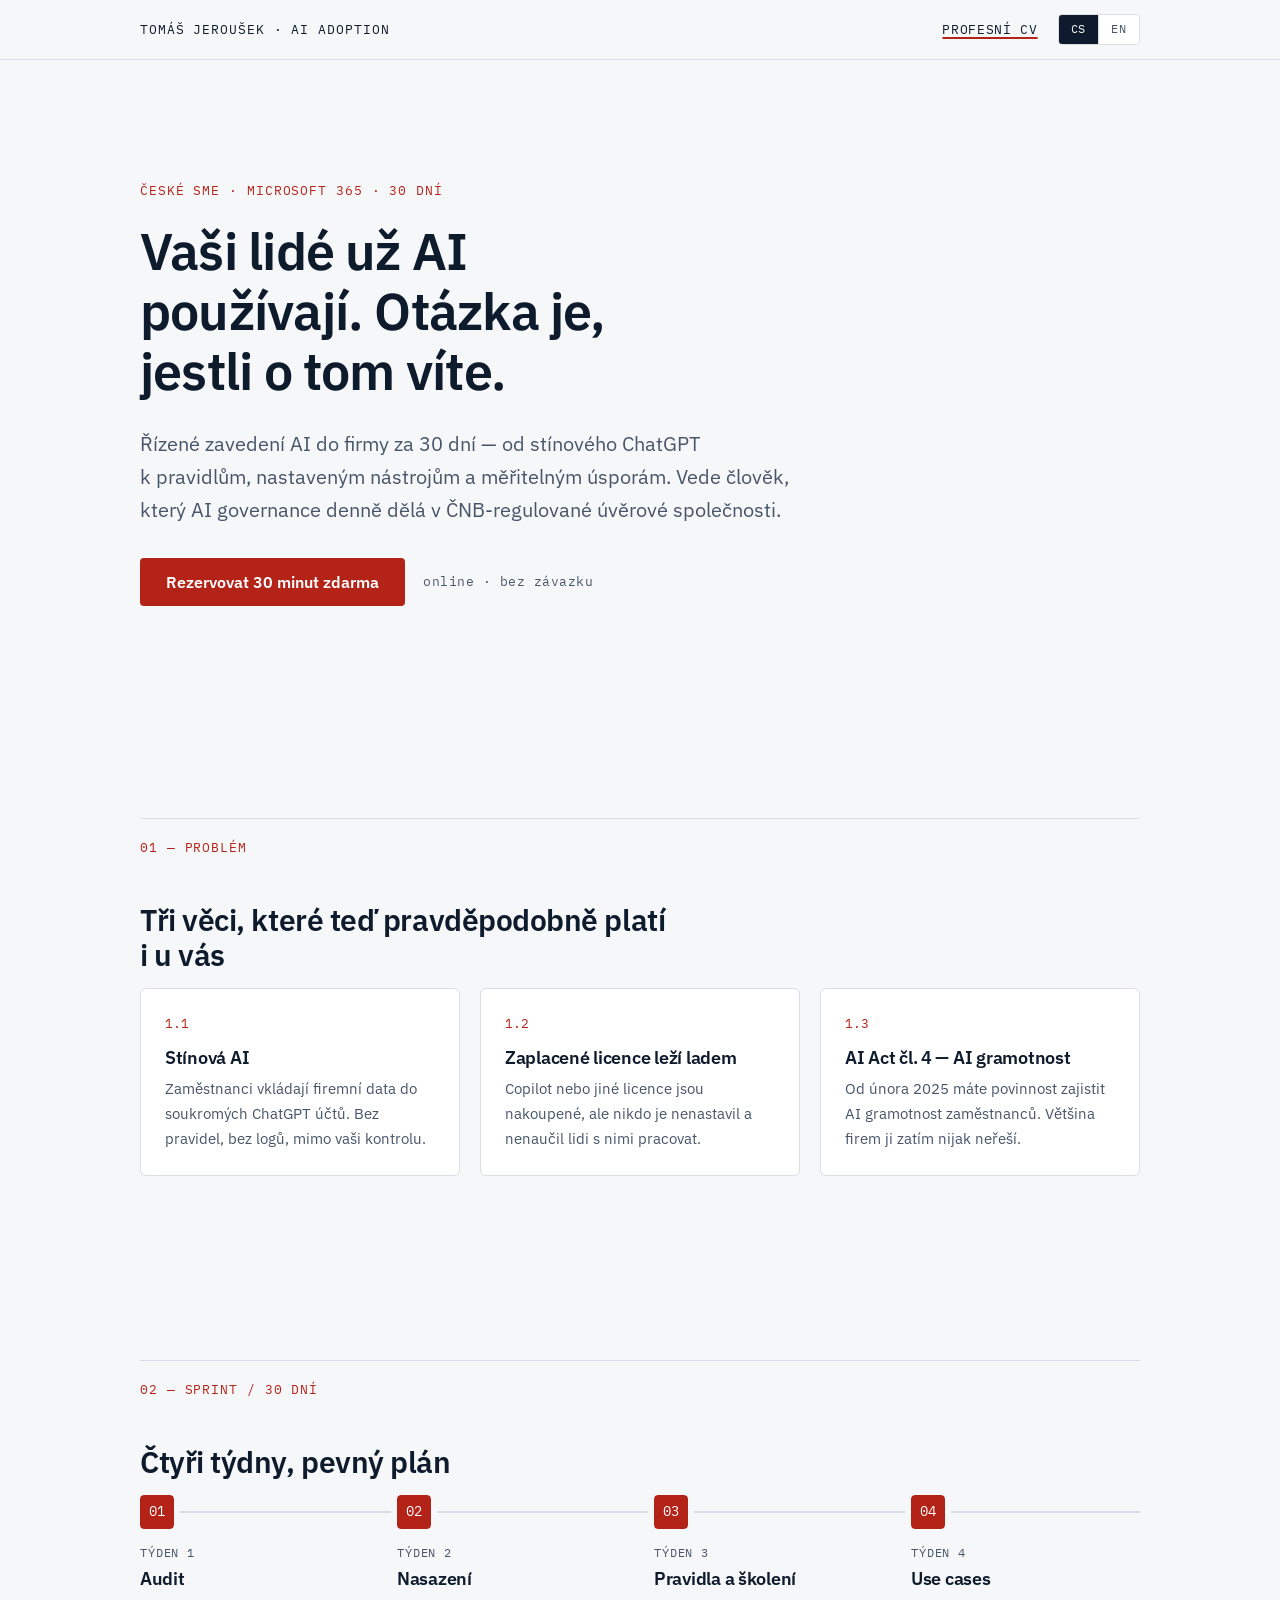
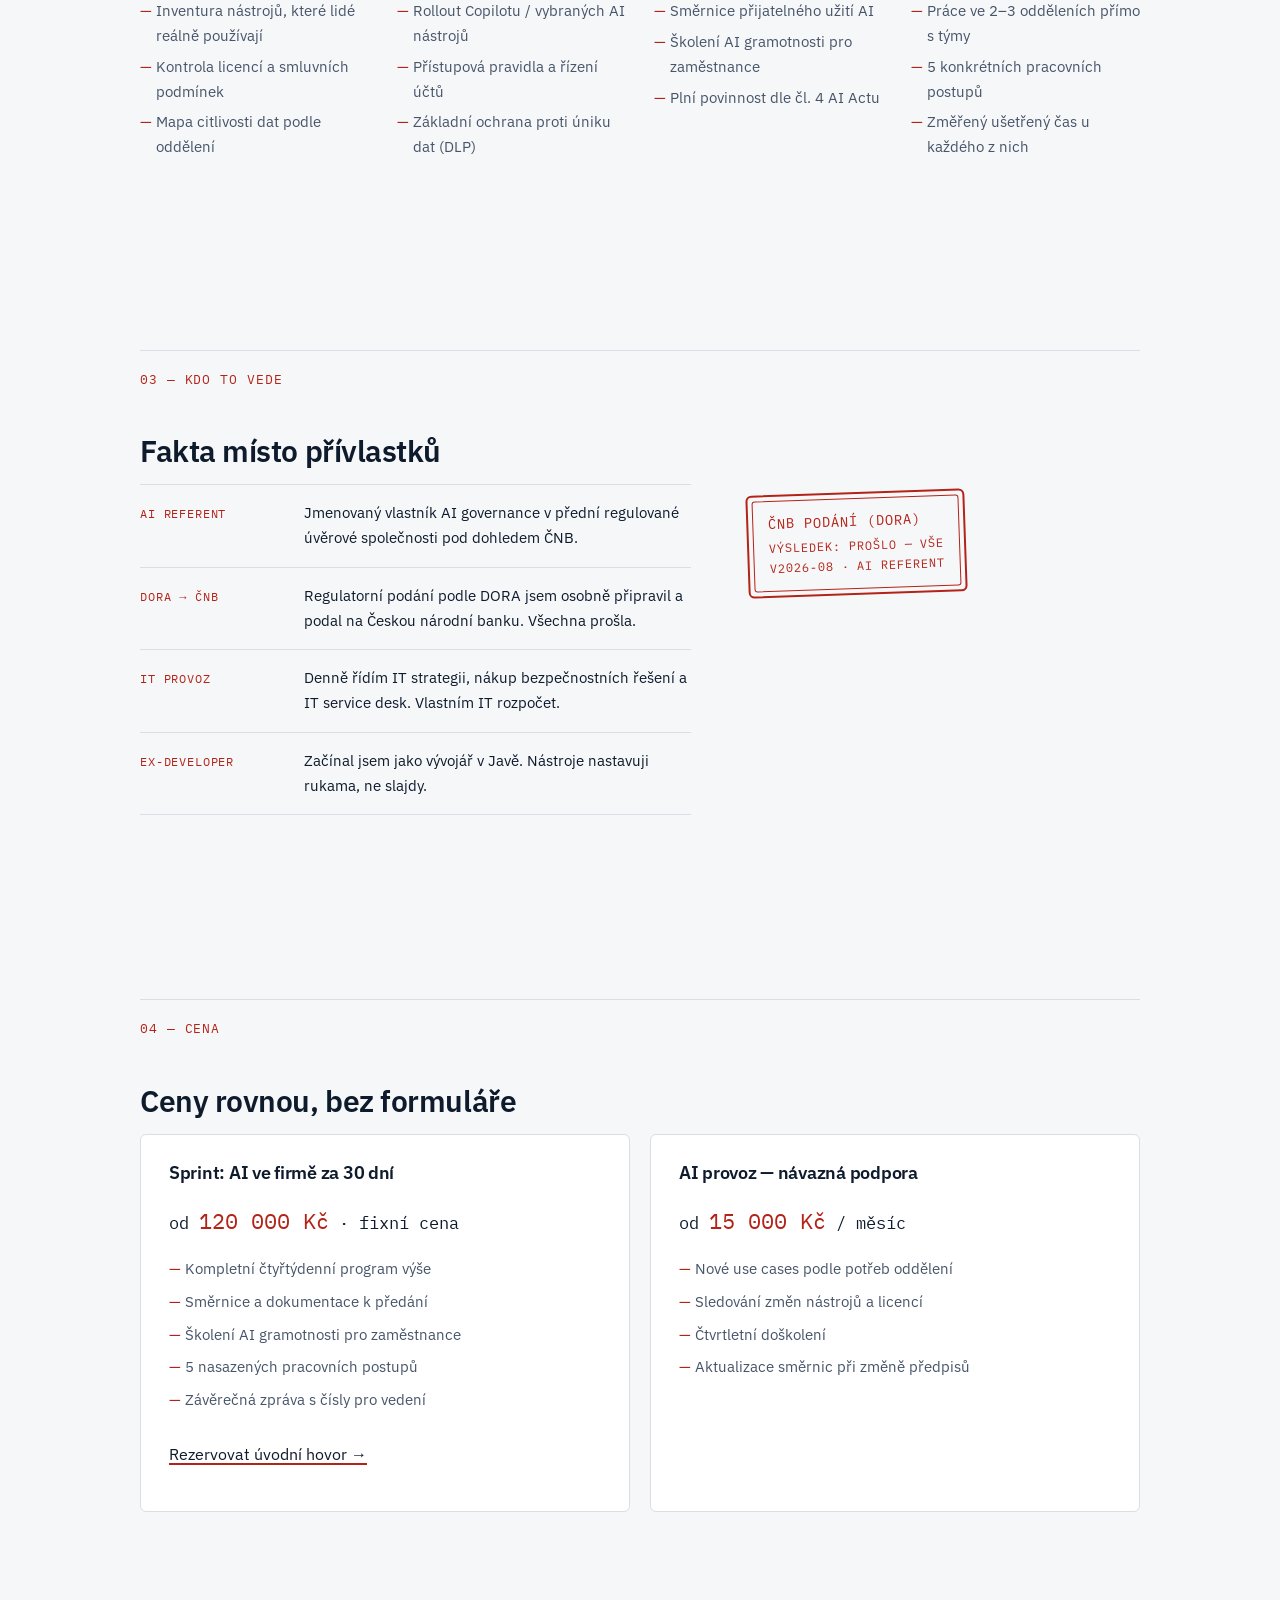
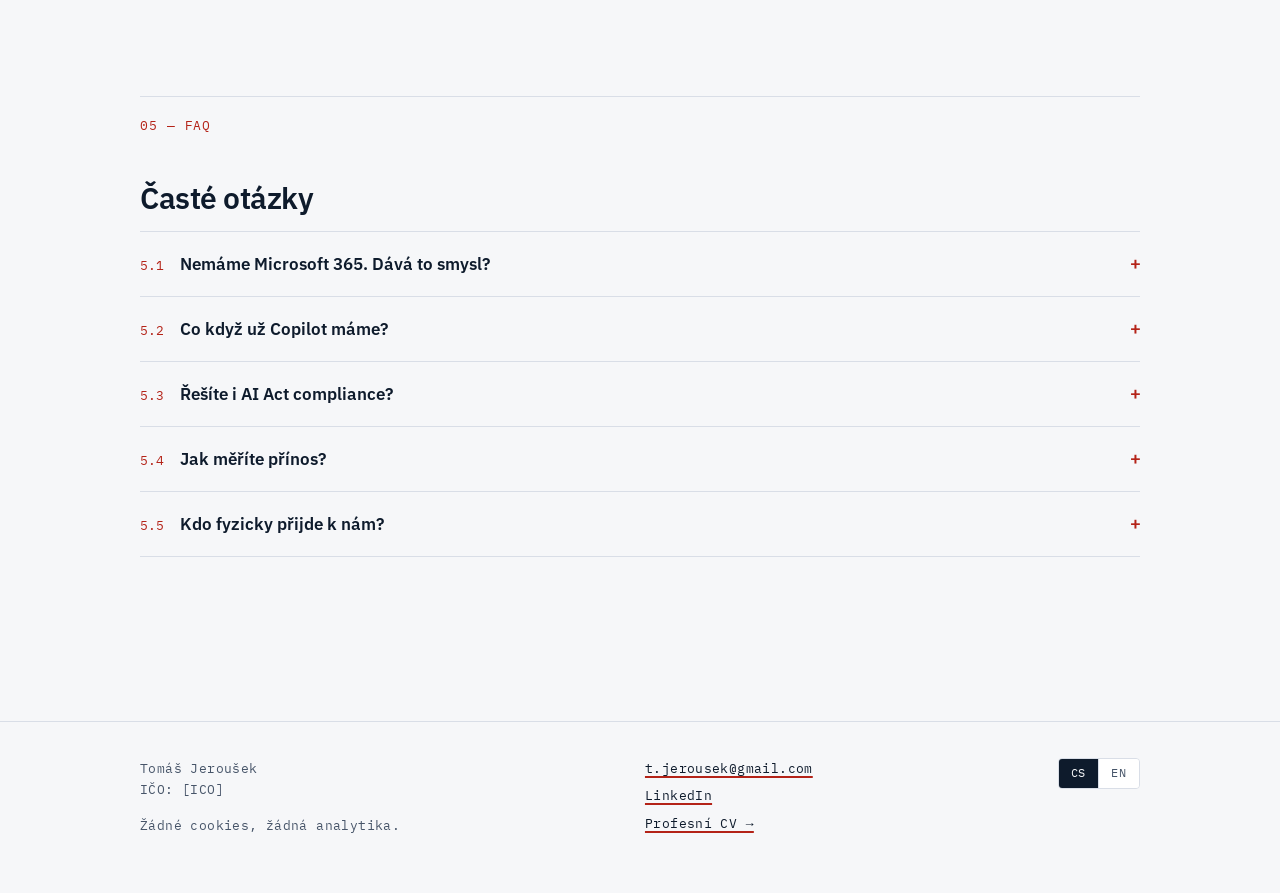
==== index.html @ b800c6c4 "Add two-page personal site: AI-adoption service landing + CV Static, no-build site (Czech primary, E" ====
<!DOCTYPE html>
<html lang="cs">
<head>
  <meta charset="utf-8">
  <meta name="viewport" content="width=device-width, initial-scale=1">
  <title data-cs="AI ve firmě za 30 dní — Tomáš Jeroušek" data-en="AI in your company in 30 days — Tomáš Jeroušek">AI ve firmě za 30 dní — Tomáš Jeroušek</title>
  <meta name="description" data-cs="Fixní čtyřtýdenní sprint: audit používání AI, nasazení nástrojů a přístupová pravidla, směrnice a školení podle AI Actu, měřitelné use cases. Vede Tomáš Jeroušek, AI Referent ČNB-regulované úvěrové společnosti." data-en="A fixed-price four-week sprint: AI usage audit, tool rollout and access controls, AI Act policy and training, measurable use cases. Run by Tomáš Jeroušek, AI governance owner at a CNB-regulated lender." content="Fixní čtyřtýdenní sprint: audit používání AI, nasazení nástrojů a přístupová pravidla, směrnice a školení podle AI Actu, měřitelné use cases. Vede Tomáš Jeroušek, AI Referent ČNB-regulované úvěrové společnosti.">
  <meta name="author" content="Tomáš Jeroušek">
  <meta name="theme-color" content="#F6F7F9">
  <link rel="canonical" href="https://adamantinestudios.github.io/personal_web/">
  <meta property="og:type" content="website">
  <meta property="og:title" content="AI ve firmě za 30 dní — Tomáš Jeroušek">
  <meta property="og:description" content="Řízené zavedení AI do firmy za 30 dní. Audit, nasazení, pravidla a školení podle AI Actu, měřitelné use cases. Ceny rovnou na webu.">
  <meta property="og:url" content="https://adamantinestudios.github.io/personal_web/">
  <meta property="og:image" content="https://adamantinestudios.github.io/personal_web/og.png">
  <meta property="og:image:width" content="1200">
  <meta property="og:image:height" content="630">
  <meta property="og:image:alt" content="AI ve firmě za 30 dní — Tomáš Jeroušek">
  <meta property="og:locale" content="cs_CZ">
  <meta property="og:locale:alternate" content="en_US">
  <link rel="icon" type="image/svg+xml" href="favicon.svg">
  <script>
    (function () {
      var l = null;
      try {
        l = new URLSearchParams(location.search).get("lang") || localStorage.getItem("lang");
      } catch (e) {}
      if (l === "en" || l === "cs") document.documentElement.lang = l;
    })();
  </script>
  <link rel="stylesheet" href="assets/site.css">
  <script type="application/ld+json">
  {
    "@context": "https://schema.org",
    "@graph": [
      {
        "@type": "Person",
        "@id": "https://adamantinestudios.github.io/personal_web/#person",
        "name": "Tomáš Jeroušek",
        "jobTitle": "Konzultant zavádění AI",
        "email": "mailto:t.jerousek@gmail.com",
        "url": "https://adamantinestudios.github.io/personal_web/",
        "knowsLanguage": ["cs", "en"],
        "workLocation": [
          { "@type": "Place", "address": { "@type": "PostalAddress", "addressLocality": "Plzeň", "addressCountry": "CZ" } },
          { "@type": "Place", "address": { "@type": "PostalAddress", "addressLocality": "Praha", "addressCountry": "CZ" } }
        ]
      },
      {
        "@type": "Service",
        "name": "AI ve firmě za 30 dní",
        "serviceType": "Zavedení a governance AI ve firmě",
        "description": "Fixní čtyřtýdenní sprint pro české SME: audit používání AI, nasazení nástrojů, směrnice a školení podle AI Actu, měřitelné use cases.",
        "provider": { "@id": "https://adamantinestudios.github.io/personal_web/#person" },
        "areaServed": { "@type": "Country", "name": "Česko" },
        "inLanguage": "cs",
        "offers": [
          {
            "@type": "Offer",
            "name": "Sprint — AI ve firmě za 30 dní",
            "priceSpecification": { "@type": "PriceSpecification", "minPrice": 120000, "priceCurrency": "CZK", "valueAddedTaxIncluded": false }
          },
          {
            "@type": "Offer",
            "name": "AI provoz — měsíční podpora",
            "priceSpecification": { "@type": "UnitPriceSpecification", "minPrice": 15000, "priceCurrency": "CZK", "unitCode": "MON", "valueAddedTaxIncluded": false }
          }
        ]
      }
    ]
  }
  </script>
</head>
<body>
  <a class="skip-link" href="#main"><span lang="cs">Přeskočit na obsah</span><span lang="en">Skip to content</span></a>

  <header class="topbar">
    <div class="container topbar-inner">
      <a class="brand" href="./">Tomáš Jeroušek · AI adoption</a>
      <nav class="topbar-nav" aria-label="Hlavní navigace / Main navigation">
        <a href="cv.html"><span lang="cs">Profesní CV</span><span lang="en">Résumé</span></a>
        <div class="lang-switch" role="group" aria-label="Jazyk / Language">
          <button type="button" data-lang="cs" aria-pressed="true">CS</button>
          <button type="button" data-lang="en" aria-pressed="false">EN</button>
        </div>
      </nav>
    </div>
  </header>

  <main id="main">

    <!-- 1 · Hero -->
    <section class="hero">
      <div class="container">
        <span class="label"><span lang="cs">České SME · Microsoft 365 · 30 dní</span><span lang="en">Czech SMEs · Microsoft 365 · 30 days</span></span>
        <h1><span lang="cs">Vaši lidé už AI používají. Otázka je, jestli o&nbsp;tom víte.</span><span lang="en">Your people already use AI. The question is whether you know about it.</span></h1>
        <p class="hero-sub" lang="cs">Řízené zavedení AI do firmy za 30 dní — od stínového ChatGPT k&nbsp;pravidlům, nastaveným nástrojům a měřitelným úsporám. Vede člověk, který AI governance denně dělá v&nbsp;ČNB-regulované úvěrové společnosti.</p>
        <p class="hero-sub" lang="en">Governed AI adoption in 30 days — from shadow ChatGPT to policies, configured tools and measured savings. Run by someone who does AI governance every day at a CNB-regulated consumer lender.</p>
        <div class="hero-cta">
          <a class="btn" href="[CALENDLY_URL]"><span lang="cs">Rezervovat 30 minut zdarma</span><span lang="en">Book a free 30-minute call</span></a>
          <span class="hero-note"><span lang="cs">online · bez závazku</span><span lang="en">online · no commitment</span></span>
        </div>
      </div>
    </section>

    <!-- 2 · Problem -->
    <section class="section" aria-labelledby="h-problem">
      <div class="container">
        <div class="section-head">
          <span class="label"><span lang="cs">01 — Problém</span><span lang="en">01 — The problem</span></span>
        </div>
        <h2 id="h-problem"><span lang="cs">Tři věci, které teď pravděpodobně platí i&nbsp;u&nbsp;vás</span><span lang="en">Three things probably true in your company right now</span></h2>
        <ul class="cards-3">
          <li class="card">
            <span class="num">1.1</span>
            <h3><span lang="cs">Stínová AI</span><span lang="en">Shadow AI</span></h3>
            <p lang="cs">Zaměstnanci vkládají firemní data do soukromých ChatGPT účtů. Bez pravidel, bez logů, mimo vaši kontrolu.</p>
            <p lang="en">Employees paste company data into private ChatGPT accounts. No rules, no logs, outside your control.</p>
          </li>
          <li class="card">
            <span class="num">1.2</span>
            <h3><span lang="cs">Zaplacené licence leží ladem</span><span lang="en">Licences bought, not used</span></h3>
            <p lang="cs">Copilot nebo jiné licence jsou nakoupené, ale nikdo je nenastavil a nenaučil lidi s nimi pracovat.</p>
            <p lang="en">Copilot or other licences are paid for, but nobody configured them or taught people how to work with them.</p>
          </li>
          <li class="card">
            <span class="num">1.3</span>
            <h3><span lang="cs">AI Act čl. 4 — AI gramotnost</span><span lang="en">AI Act Art. 4 — AI literacy</span></h3>
            <p lang="cs">Od února 2025 máte povinnost zajistit AI gramotnost zaměstnanců. Většina firem ji zatím nijak neřeší.</p>
            <p lang="en">Since February 2025 you are required to ensure staff AI literacy. Most companies have not addressed it at all.</p>
          </li>
        </ul>
      </div>
    </section>

    <!-- 3 · Sprint -->
    <section class="section" aria-labelledby="h-sprint">
      <div class="container">
        <div class="section-head">
          <span class="label"><span lang="cs">02 — Sprint / 30 dní</span><span lang="en">02 — The sprint / 30 days</span></span>
        </div>
        <h2 id="h-sprint"><span lang="cs">Čtyři týdny, pevný plán</span><span lang="en">Four weeks, a fixed plan</span></h2>
        <ol class="timeline">
          <li class="tl-step" style="--i:0">
            <span class="tl-marker" aria-hidden="true">01</span>
            <span class="tl-week"><span lang="cs">Týden 1</span><span lang="en">Week 1</span></span>
            <h3>Audit</h3>
            <ul class="tl-list">
              <li lang="cs">Inventura nástrojů, které lidé reálně používají</li>
              <li lang="en">Inventory of the tools people actually use</li>
              <li lang="cs">Kontrola licencí a smluvních podmínek</li>
              <li lang="en">Licence and contract-terms check</li>
              <li lang="cs">Mapa citlivosti dat podle oddělení</li>
              <li lang="en">Data-sensitivity map by department</li>
            </ul>
          </li>
          <li class="tl-step" style="--i:1">
            <span class="tl-marker" aria-hidden="true">02</span>
            <span class="tl-week"><span lang="cs">Týden 2</span><span lang="en">Week 2</span></span>
            <h3><span lang="cs">Nasazení</span><span lang="en">Setup</span></h3>
            <ul class="tl-list">
              <li lang="cs">Rollout Copilotu / vybraných AI nástrojů</li>
              <li lang="en">Rollout of Copilot / selected AI tools</li>
              <li lang="cs">Přístupová pravidla a řízení účtů</li>
              <li lang="en">Access rules and account management</li>
              <li lang="cs">Základní ochrana proti úniku dat (DLP)</li>
              <li lang="en">Baseline data-loss prevention (DLP)</li>
            </ul>
          </li>
          <li class="tl-step" style="--i:2">
            <span class="tl-marker" aria-hidden="true">03</span>
            <span class="tl-week"><span lang="cs">Týden 3</span><span lang="en">Week 3</span></span>
            <h3><span lang="cs">Pravidla a školení</span><span lang="en">Policy &amp; training</span></h3>
            <ul class="tl-list">
              <li lang="cs">Směrnice přijatelného užití AI</li>
              <li lang="en">Acceptable-use policy for AI</li>
              <li lang="cs">Školení AI gramotnosti pro zaměstnance</li>
              <li lang="en">AI literacy training for staff</li>
              <li lang="cs">Plní povinnost dle čl. 4 AI Actu</li>
              <li lang="en">Satisfies the EU AI Act Article 4 duty</li>
            </ul>
          </li>
          <li class="tl-step" style="--i:3">
            <span class="tl-marker" aria-hidden="true">04</span>
            <span class="tl-week"><span lang="cs">Týden 4</span><span lang="en">Week 4</span></span>
            <h3>Use cases</h3>
            <ul class="tl-list">
              <li lang="cs">Práce ve 2–3 odděleních přímo s týmy</li>
              <li lang="en">Hands-on work with 2–3 departments</li>
              <li lang="cs">5 konkrétních pracovních postupů</li>
              <li lang="en">5 concrete workflows</li>
              <li lang="cs">Změřený ušetřený čas u každého z nich</li>
              <li lang="en">Measured time saved for each of them</li>
            </ul>
          </li>
        </ol>
      </div>
    </section>

    <!-- 4 · Why me -->
    <section class="section" aria-labelledby="h-why">
      <div class="container">
        <div class="section-head">
          <span class="label"><span lang="cs">03 — Kdo to vede</span><span lang="en">03 — Who runs it</span></span>
        </div>
        <h2 id="h-why"><span lang="cs">Fakta místo přívlastků</span><span lang="en">Facts, not adjectives</span></h2>
        <div class="why-grid">
          <ul class="facts">
            <li>
              <span class="k">AI Referent</span>
              <p class="v" lang="cs">Jmenovaný vlastník AI governance v přední regulované úvěrové společnosti pod dohledem ČNB.</p>
              <p class="v" lang="en">Designated AI governance owner at a leading regulated lender supervised by the Czech National Bank.</p>
            </li>
            <li>
              <span class="k">DORA → ČNB</span>
              <p class="v" lang="cs">Regulatorní podání podle DORA jsem osobně připravil a podal na Českou národní banku. Všechna prošla.</p>
              <p class="v" lang="en">I personally prepared and filed DORA regulatory submissions to the Czech National Bank. All passed.</p>
            </li>
            <li>
              <span class="k"><span lang="cs">IT provoz</span><span lang="en">IT operations</span></span>
              <p class="v" lang="cs">Denně řídím IT strategii, nákup bezpečnostních řešení a IT service desk. Vlastním IT rozpočet.</p>
              <p class="v" lang="en">Day to day I run IT strategy, security procurement and an IT service desk. I own the IT budget.</p>
            </li>
            <li>
              <span class="k">Ex-developer</span>
              <p class="v" lang="cs">Začínal jsem jako vývojář v&nbsp;Javě. Nástroje nastavuji rukama, ne slajdy.</p>
              <p class="v" lang="en">I started as a Java developer. I configure the tools hands-on, not in slides.</p>
            </li>
          </ul>
          <aside class="stamp" role="note" aria-label="ČNB podání (DORA): prošlo / CNB filings (DORA): passed">
            <span class="stamp-title"><span lang="cs">ČNB podání (DORA)</span><span lang="en">CNB filings (DORA)</span></span>
            <span lang="cs">výsledek: prošlo — vše</span><span lang="en">result: passed — all</span><br>
            v2026-08 · AI Referent
          </aside>
        </div>
      </div>
    </section>

    <!-- 5 · Pricing -->
    <section class="section" aria-labelledby="h-pricing">
      <div class="container">
        <div class="section-head">
          <span class="label"><span lang="cs">04 — Cena</span><span lang="en">04 — Pricing</span></span>
        </div>
        <h2 id="h-pricing"><span lang="cs">Ceny rovnou, bez formuláře</span><span lang="en">Prices upfront, no forms</span></h2>
        <div class="pricing-grid">
          <article class="price-card">
            <h3><span lang="cs">Sprint: AI ve firmě za 30 dní</span><span lang="en">Sprint: AI in your company in 30 days</span></h3>
            <span class="price"><span lang="cs">od <strong>120 000 Kč</strong> · fixní cena</span><span lang="en">from <strong>CZK 120,000</strong> · fixed price</span></span>
            <ul>
              <li lang="cs">Kompletní čtyřtýdenní program výše</li>
              <li lang="en">The complete four-week programme above</li>
              <li lang="cs">Směrnice a dokumentace k předání</li>
              <li lang="en">Policy and hand-over documentation</li>
              <li lang="cs">Školení AI gramotnosti pro zaměstnance</li>
              <li lang="en">AI literacy training for staff</li>
              <li lang="cs">5 nasazených pracovních postupů</li>
              <li lang="en">5 deployed workflows</li>
              <li lang="cs">Závěrečná zpráva s čísly pro vedení</li>
              <li lang="en">A final report with numbers for management</li>
            </ul>
            <p class="cta-line"><a href="[CALENDLY_URL]"><span lang="cs">Rezervovat úvodní hovor →</span><span lang="en">Book an intro call →</span></a></p>
          </article>
          <article class="price-card">
            <h3><span lang="cs">AI provoz — návazná podpora</span><span lang="en">AI operations — follow-on retainer</span></h3>
            <span class="price"><span lang="cs">od <strong>15 000 Kč</strong> / měsíc</span><span lang="en">from <strong>CZK 15,000</strong> / month</span></span>
            <ul>
              <li lang="cs">Nové use cases podle potřeb oddělení</li>
              <li lang="en">New use cases as departments need them</li>
              <li lang="cs">Sledování změn nástrojů a licencí</li>
              <li lang="en">Tracking tool and licence changes</li>
              <li lang="cs">Čtvrtletní doškolení</li>
              <li lang="en">Quarterly refresher training</li>
              <li lang="cs">Aktualizace směrnic při změně předpisů</li>
              <li lang="en">Policy updates when regulation changes</li>
            </ul>
          </article>
        </div>
      </div>
    </section>

    <!-- 6 · FAQ -->
    <section class="section" aria-labelledby="h-faq">
      <div class="container">
        <div class="section-head">
          <span class="label">05 — FAQ</span>
        </div>
        <h2 id="h-faq"><span lang="cs">Časté otázky</span><span lang="en">Frequently asked</span></h2>
        <div class="faq">
          <details>
            <summary><span class="num">5.1</span><span lang="cs">Nemáme Microsoft 365. Dává to smysl?</span><span lang="en">We don't run Microsoft 365. Does this make sense?</span></summary>
            <p class="faq-body" lang="cs">Ano. Sprint je stavěný primárně pro Microsoft 365, ale audit a pravidla fungují nad jakýmkoli prostředím. Nastavení nástrojů přizpůsobím tomu, co máte — Google Workspace i on-premise.</p>
            <p class="faq-body" lang="en">Yes. The sprint is built primarily for Microsoft 365, but the audit and the policy work over any environment. Tool setup adapts to what you have — Google Workspace or on-premise.</p>
          </details>
          <details>
            <summary><span class="num">5.2</span><span lang="cs">Co když už Copilot máme?</span><span lang="en">What if we already have Copilot?</span></summary>
            <p class="faq-body" lang="cs">Tím líp — přeskočíme nákup a jdeme rovnou na nastavení, pravidla a use cases. Sprint se zkrátí a cena se upraví.</p>
            <p class="faq-body" lang="en">Even better — we skip procurement and go straight to configuration, policy and use cases. The sprint shortens and the price adjusts.</p>
          </details>
          <details>
            <summary><span class="num">5.3</span><span lang="cs">Řešíte i AI Act compliance?</span><span lang="en">Do you cover AI Act compliance?</span></summary>
            <p class="faq-body" lang="cs">Sprint pokrývá povinnost AI gramotnosti podle čl. 4 a přijatelné užití AI. Klasifikaci vysoce rizikových systémů a právní stanoviska dělám s vaším právníkem, ne místo něj.</p>
            <p class="faq-body" lang="en">The sprint covers the Article 4 literacy duty and acceptable use of AI. High-risk system classification and legal opinions I do together with your lawyer, not instead of them.</p>
          </details>
          <details>
            <summary><span class="num">5.4</span><span lang="cs">Jak měříte přínos?</span><span lang="en">How do you measure the benefit?</span></summary>
            <p class="faq-body" lang="cs">U každého use case změříme čas před a po na konkrétním úkolu konkrétního člověka. Do závěrečné zprávy jdou minuty a koruny, ne dojmy.</p>
            <p class="faq-body" lang="en">For every use case we time the task before and after with the actual person doing it. The final report shows minutes and crowns, not impressions.</p>
          </details>
          <details>
            <summary><span class="num">5.5</span><span lang="cs">Kdo fyzicky přijde k nám?</span><span lang="en">Who actually shows up?</span></summary>
            <p class="faq-body" lang="cs">Já. Žádní junioři, žádné subdodávky. Audit a&nbsp;školení probíhají u&nbsp;vás (Plzeň, Praha a okolí), zbytek online.</p>
            <p class="faq-body" lang="en">I do. No juniors, no subcontracting. The audit and the training happen on site (Pilsen, Prague and nearby), the rest online.</p>
          </details>
        </div>
      </div>
    </section>

  </main>

  <footer class="footer">
    <div class="container">
      <div class="footer-grid">
        <div>
          <p>Tomáš Jeroušek<br>IČO: [ICO]</p>
          <p class="trust"><span lang="cs">Žádné cookies, žádná analytika.</span><span lang="en">No cookies, no analytics.</span></p>
        </div>
        <ul>
          <li><a href="mailto:t.jerousek@gmail.com">t.jerousek@gmail.com</a></li>
          <li><a href="[LINKEDIN_URL]" rel="me">LinkedIn</a></li>
          <li><a href="cv.html"><span lang="cs">Profesní CV →</span><span lang="en">Résumé →</span></a></li>
        </ul>
        <div class="lang-switch" role="group" aria-label="Jazyk / Language">
          <button type="button" data-lang="cs" aria-pressed="true">CS</button>
          <button type="button" data-lang="en" aria-pressed="false">EN</button>
        </div>
      </div>
    </div>
  </footer>

  <script>
    (function () {
      var doc = document.documentElement;
      var buttons = document.querySelectorAll(".lang-switch button");
      function apply(lang) {
        doc.lang = lang;
        var t = document.querySelector("title");
        var m = document.querySelector('meta[name="description"]');
        if (t && t.dataset[lang]) document.title = t.dataset[lang];
        if (m && m.dataset[lang]) m.setAttribute("content", m.dataset[lang]);
        buttons.forEach(function (b) {
          b.setAttribute("aria-pressed", String(b.dataset.lang === lang));
        });
      }
      apply(doc.lang === "en" ? "en" : "cs");
      buttons.forEach(function (b) {
        b.addEventListener("click", function () {
          apply(b.dataset.lang);
          try { localStorage.setItem("lang", b.dataset.lang); } catch (e) {}
        });
      });

      var tl = document.querySelector(".timeline");
      if (tl && "IntersectionObserver" in window && !matchMedia("(prefers-reduced-motion: reduce)").matches) {
        tl.classList.add("will-animate");
        var io = new IntersectionObserver(function (entries) {
          entries.forEach(function (entry) {
            if (entry.isIntersecting) { tl.classList.add("in"); io.disconnect(); }
          });
        }, { threshold: 0.15 });
        io.observe(tl);
      }
    })();
  </script>
</body>
</html>
---- assets/site.css ----
/* ============================================================
   tomasjerousek — design system
   Concept: a technical document that passed an audit.
   Paper surface, hairline rules, numbered sections, mono
   metadata, one red approval stamp. No dark mode by design.
   ============================================================ */

/* ---------- tokens ---------- */
:root {
  --paper: #F6F7F9;
  --card: #FFFFFF;
  --ink: #0E1B2C;
  --muted: #475569;
  --rule: #D9DEE7;
  --accent: #B42318;
  --accent-deep: #8F1B12;
  --sans: "IBM Plex Sans", -apple-system, "Segoe UI", Roboto, "Helvetica Neue", Arial, sans-serif;
  --mono: "IBM Plex Mono", ui-monospace, "SF Mono", "Cascadia Mono", Consolas, monospace;
  --maxw: 1080px;
  --pad: clamp(20px, 5vw, 40px);
}

/* ---------- fonts (self-hosted, Fontsource 5.3.0, SIL OFL) ---------- */
@font-face {
  font-family: "IBM Plex Sans";
  font-style: normal; font-weight: 400; font-display: swap;
  src: url("fonts/ibm-plex-sans-latin-400-normal.woff2") format("woff2");
  unicode-range: U+0000-00FF, U+0131, U+0152-0153, U+02BB-02BC, U+02C6, U+02DA, U+02DC, U+0304, U+0308, U+0329, U+2000-206F, U+20AC, U+2122, U+2191, U+2193, U+2212, U+2215, U+FEFF, U+FFFD;
}
@font-face {
  font-family: "IBM Plex Sans";
  font-style: normal; font-weight: 400; font-display: swap;
  src: url("fonts/ibm-plex-sans-latin-ext-400-normal.woff2") format("woff2");
  unicode-range: U+0100-02BA, U+02BD-02C5, U+02C7-02CC, U+02CE-02D7, U+02DD-02FF, U+0304, U+0308, U+0329, U+1D00-1DBF, U+1E00-1EFF, U+20A0-20AB, U+20AD-20C0, U+2113, U+2C60-2C7F, U+A720-A7FF;
}
@font-face {
  font-family: "IBM Plex Sans";
  font-style: normal; font-weight: 600; font-display: swap;
  src: url("fonts/ibm-plex-sans-latin-600-normal.woff2") format("woff2");
  unicode-range: U+0000-00FF, U+0131, U+0152-0153, U+02BB-02BC, U+02C6, U+02DA, U+02DC, U+0304, U+0308, U+0329, U+2000-206F, U+20AC, U+2122, U+2191, U+2193, U+2212, U+2215, U+FEFF, U+FFFD;
}
@font-face {
  font-family: "IBM Plex Sans";
  font-style: normal; font-weight: 600; font-display: swap;
  src: url("fonts/ibm-plex-sans-latin-ext-600-normal.woff2") format("woff2");
  unicode-range: U+0100-02BA, U+02BD-02C5, U+02C7-02CC, U+02CE-02D7, U+02DD-02FF, U+0304, U+0308, U+0329, U+1D00-1DBF, U+1E00-1EFF, U+20A0-20AB, U+20AD-20C0, U+2113, U+2C60-2C7F, U+A720-A7FF;
}
@font-face {
  font-family: "IBM Plex Mono";
  font-style: normal; font-weight: 400; font-display: swap;
  src: url("fonts/ibm-plex-mono-latin-400-normal.woff2") format("woff2");
  unicode-range: U+0000-00FF, U+0131, U+0152-0153, U+02BB-02BC, U+02C6, U+02DA, U+02DC, U+0304, U+0308, U+0329, U+2000-206F, U+20AC, U+2122, U+2191, U+2193, U+2212, U+2215, U+FEFF, U+FFFD;
}
@font-face {
  font-family: "IBM Plex Mono";
  font-style: normal; font-weight: 400; font-display: swap;
  src: url("fonts/ibm-plex-mono-latin-ext-400-normal.woff2") format("woff2");
  unicode-range: U+0100-02BA, U+02BD-02C5, U+02C7-02CC, U+02CE-02D7, U+02DD-02FF, U+0304, U+0308, U+0329, U+1D00-1DBF, U+1E00-1EFF, U+20A0-20AB, U+20AD-20C0, U+2113, U+2C60-2C7F, U+A720-A7FF;
}

/* ---------- language visibility ----------
   Content is tagged lang="cs" / lang="en" on leaf elements.
   The root lang attribute decides which set renders. */
html[lang="cs"] :lang(en) { display: none; }
html[lang="en"] :lang(cs) { display: none; }

/* ---------- base ---------- */
*, *::before, *::after { box-sizing: border-box; }
html { -webkit-text-size-adjust: 100%; }
body {
  margin: 0;
  background: var(--paper);
  color: var(--ink);
  font-family: var(--sans);
  font-size: 16px;
  line-height: 1.65;
  font-feature-settings: "kern";
  text-rendering: optimizeLegibility;
}
::selection { background: var(--ink); color: var(--paper); }

h1, h2, h3 { font-weight: 600; line-height: 1.15; letter-spacing: -0.015em; margin: 0 0 0.5em; }
h1 { font-size: clamp(2rem, 1.2rem + 4vw, 3.25rem); max-width: 18ch; }
h2 { font-size: clamp(1.4rem, 1.1rem + 1.5vw, 1.9rem); max-width: 30ch; }
h3 { font-size: 1.125rem; }
p, ul, ol { margin: 0 0 1em; }
p { max-width: 65ch; }
img { max-width: 100%; height: auto; }

a { color: var(--ink); text-decoration: underline; text-decoration-color: var(--accent); text-decoration-thickness: 1.5px; text-underline-offset: 3px; }
a:hover { color: var(--accent); }
:focus-visible { outline: 2px solid var(--accent); outline-offset: 2px; border-radius: 2px; }

.container { max-width: var(--maxw); margin-inline: auto; padding-inline: var(--pad); }

.visually-hidden {
  position: absolute; width: 1px; height: 1px; margin: -1px;
  padding: 0; overflow: hidden; clip: rect(0 0 0 0); white-space: nowrap; border: 0;
}
.skip-link {
  position: absolute; left: var(--pad); top: -48px; z-index: 10;
  background: var(--ink); color: var(--paper); padding: 8px 14px;
  font-family: var(--mono); font-size: 0.8125rem; text-decoration: none;
  transition: top 120ms ease;
}
.skip-link:focus { top: 8px; color: var(--paper); }

/* mono label — the document metadata voice */
.label {
  font-family: var(--mono);
  font-size: 0.8125rem;
  text-transform: uppercase;
  letter-spacing: 0.07em;
  color: var(--accent);
}

/* ---------- topbar ---------- */
.topbar { border-bottom: 1px solid var(--rule); background: var(--paper); }
.topbar-inner {
  display: flex; align-items: center; justify-content: space-between;
  gap: 16px; padding-block: 14px; flex-wrap: wrap;
}
.brand {
  font-family: var(--mono); font-size: 0.8125rem; letter-spacing: 0.07em;
  text-transform: uppercase; text-decoration: none; color: var(--ink);
}
.brand:hover { color: var(--accent); }
.topbar-nav { display: flex; align-items: center; gap: 20px; }
.topbar-nav a { font-family: var(--mono); font-size: 0.8125rem; letter-spacing: 0.05em; text-transform: uppercase; }

/* language switch */
.lang-switch { display: inline-flex; border: 1px solid var(--rule); border-radius: 4px; overflow: hidden; }
.lang-switch button {
  appearance: none; border: 0; margin: 0; cursor: pointer;
  background: var(--card); color: var(--muted);
  font-family: var(--mono); font-size: 0.75rem; letter-spacing: 0.07em;
  padding: 6px 12px; line-height: 1.4;
}
.lang-switch button + button { border-left: 1px solid var(--rule); }
.lang-switch button[aria-pressed="true"] { background: var(--ink); color: var(--paper); }
.lang-switch button:hover:not([aria-pressed="true"]) { color: var(--ink); }

/* ---------- sections ---------- */
.section { padding-block: clamp(56px, 9vw, 92px); }
.section-head {
  border-top: 1px solid var(--rule);
  padding-top: 18px;
  margin-bottom: clamp(28px, 5vw, 44px);
  display: flex; align-items: baseline; justify-content: space-between; gap: 16px; flex-wrap: wrap;
}

/* ---------- hero ---------- */
.hero { padding-block: clamp(64px, 11vw, 120px); }
.hero .label { display: block; margin-bottom: 20px; }
.hero-sub { font-size: clamp(1.05rem, 1rem + 0.5vw, 1.25rem); color: var(--muted); max-width: 56ch; margin-block: 20px 32px; }
.hero-cta { display: flex; align-items: center; gap: 18px; flex-wrap: wrap; }
.hero-note { font-family: var(--mono); font-size: 0.8125rem; color: var(--muted); letter-spacing: 0.04em; }

/* ---------- buttons ---------- */
.btn {
  display: inline-block;
  background: var(--accent); color: #fff;
  font-weight: 600; font-size: 1rem; line-height: 1.3;
  padding: 14px 26px; border-radius: 4px;
  text-decoration: none; border: 0; cursor: pointer;
}
.btn:hover { background: var(--accent-deep); color: #fff; }
.btn-ghost {
  display: inline-block;
  background: transparent; color: var(--ink);
  font-weight: 600; font-size: 0.9375rem;
  padding: 12px 22px; border: 1px solid var(--ink); border-radius: 4px;
  text-decoration: none; cursor: pointer;
}
.btn-ghost:hover { border-color: var(--accent); color: var(--accent); }

/* ---------- problem cards ---------- */
.cards-3 { display: grid; grid-template-columns: repeat(3, 1fr); gap: 20px; padding: 0; margin: 0; list-style: none; }
.card {
  background: var(--card); border: 1px solid var(--rule); border-radius: 6px;
  padding: 24px;
}
.card .num { font-family: var(--mono); font-size: 0.8125rem; color: var(--accent); display: block; margin-bottom: 14px; }
.card h3 { margin-bottom: 8px; }
.card p { color: var(--muted); font-size: 0.9375rem; margin: 0; }

/* ---------- timeline (the centerpiece) ---------- */
.timeline {
  list-style: none; margin: 0; padding: 0;
  position: relative;
  display: grid; grid-template-columns: repeat(4, 1fr); gap: 28px;
}
.timeline::before {
  content: ""; position: absolute; z-index: 0;
  top: 16px; left: 0; right: 0; height: 2px;
  background: var(--rule);
}
.tl-step { position: relative; z-index: 1; }
.tl-marker {
  width: 34px; height: 34px;
  display: grid; place-items: center;
  background: var(--accent); color: #fff;
  font-family: var(--mono); font-size: 0.875rem;
  border-radius: 4px;
  margin-bottom: 14px;
  outline: 6px solid var(--paper);
}
.tl-week { display: block; font-family: var(--mono); font-size: 0.75rem; text-transform: uppercase; letter-spacing: 0.07em; color: var(--muted); margin-bottom: 6px; }
.tl-step h3 { margin-bottom: 10px; }
.tl-list { list-style: none; margin: 0; padding: 0; }
.tl-list li {
  font-size: 0.9375rem; color: var(--muted);
  padding-left: 16px; position: relative; margin-bottom: 6px;
}
.tl-list li::before { content: "—"; position: absolute; left: 0; color: var(--accent); }

/* scroll reveal — applied only when JS + motion allowed */
.timeline.will-animate::before { transform: scaleX(0); transform-origin: left; }
.timeline.will-animate .tl-step { opacity: 0; transform: translateY(12px); }
.timeline.will-animate.in::before { transform: none; transition: transform 600ms ease; }
.timeline.will-animate.in .tl-step {
  opacity: 1; transform: none;
  transition: opacity 500ms ease, transform 500ms ease;
  transition-delay: calc(150ms + var(--i) * 110ms);
}

/* ---------- why me ---------- */
.why-grid { display: grid; grid-template-columns: minmax(0, 1.4fr) minmax(0, 1fr); gap: clamp(28px, 5vw, 56px); align-items: start; }
.facts { list-style: none; margin: 0; padding: 0; }
.facts li { border-top: 1px solid var(--rule); padding-block: 16px; display: grid; grid-template-columns: 150px minmax(0, 1fr); gap: 14px; }
.facts li:last-child { border-bottom: 1px solid var(--rule); }
.facts .k { font-family: var(--mono); font-size: 0.75rem; text-transform: uppercase; letter-spacing: 0.07em; color: var(--accent); padding-top: 3px; }
.facts .v { margin: 0; font-size: 0.9375rem; }

/* the approval stamp — the one signature element */
.stamp {
  position: relative;
  width: max-content; max-width: 100%;
  padding: 16px 20px;
  border: 2px solid var(--accent); border-radius: 6px;
  transform: rotate(-2deg);
  color: var(--accent);
  font-family: var(--mono); font-size: 0.75rem;
  text-transform: uppercase; letter-spacing: 0.08em; line-height: 1.7;
  background: transparent;
  margin-top: 8px;
}
.stamp::before {
  content: ""; position: absolute; inset: 4px;
  border: 1px solid var(--accent); border-radius: 3px;
  pointer-events: none;
}
.stamp .stamp-title { display: block; font-size: 0.875rem; margin-bottom: 2px; }

/* ---------- pricing ---------- */
.pricing-grid { display: grid; grid-template-columns: repeat(2, 1fr); gap: 20px; }
.price-card { background: var(--card); border: 1px solid var(--rule); border-radius: 6px; padding: 28px; display: flex; flex-direction: column; }
.price-card .price { font-family: var(--mono); font-size: 1.0625rem; color: var(--ink); display: block; margin-block: 10px 18px; }
.price-card .price strong { font-size: 1.375rem; font-weight: 400; color: var(--accent); }
.price-card ul { list-style: none; margin: 0 0 20px; padding: 0; }
.price-card ul li { padding-left: 16px; position: relative; font-size: 0.9375rem; color: var(--muted); margin-bottom: 8px; }
.price-card ul li::before { content: "—"; position: absolute; left: 0; color: var(--accent); }
.price-card .cta-line { margin-top: auto; }

/* ---------- FAQ ---------- */
.faq { border-top: 1px solid var(--rule); }
.faq details { border-bottom: 1px solid var(--rule); }
.faq summary {
  list-style: none; cursor: pointer;
  display: flex; align-items: baseline; gap: 16px;
  padding-block: 18px;
  font-weight: 600; font-size: 1.0625rem;
}
.faq summary::-webkit-details-marker { display: none; }
.faq summary .num { font-family: var(--mono); font-size: 0.8125rem; font-weight: 400; color: var(--accent); flex: none; }
.faq summary::after { content: "+"; margin-left: auto; font-family: var(--mono); color: var(--accent); flex: none; }
.faq details[open] summary::after { content: "\2212"; }
.faq .faq-body { padding: 0 0 20px 37px; color: var(--muted); max-width: 60ch; }

/* ---------- footer ---------- */
.footer { border-top: 1px solid var(--rule); padding-block: 36px 44px; margin-top: clamp(40px, 8vw, 72px); }
.footer-grid { display: flex; justify-content: space-between; gap: 24px; flex-wrap: wrap; align-items: flex-start; }
.footer p, .footer li { font-family: var(--mono); font-size: 0.8125rem; color: var(--muted); letter-spacing: 0.03em; }
.footer ul { list-style: none; margin: 0; padding: 0; }
.footer li { margin-bottom: 6px; }
.footer a { color: var(--ink); }
.footer .trust { color: var(--muted); margin-top: 14px; }

/* ---------- CV page ---------- */
.cv-header { padding-block: clamp(48px, 8vw, 80px) clamp(28px, 5vw, 40px); }
.cv-header .doc-meta { font-family: var(--mono); font-size: 0.75rem; letter-spacing: 0.07em; text-transform: uppercase; color: var(--muted); margin-top: 18px; }
.print-row { margin-top: 20px; display: flex; align-items: center; gap: 12px; flex-wrap: wrap; }
.cv-contact { display: flex; gap: 10px 24px; flex-wrap: wrap; font-size: 0.9375rem; color: var(--muted); margin-top: 10px; padding: 0; list-style: none; }
.cv-section { padding-block: clamp(28px, 5vw, 44px); }
.cv-entry { border-top: 1px solid var(--rule); padding-block: 20px; display: grid; grid-template-columns: 170px minmax(0, 1fr); gap: 16px; }
.cv-entry .period { font-family: var(--mono); font-size: 0.8125rem; color: var(--muted); padding-top: 3px; }
.cv-entry h3 { margin-bottom: 2px; }
.cv-entry .org { color: var(--muted); font-size: 0.9375rem; margin-bottom: 10px; }
.cv-entry ul { margin: 0; padding-left: 18px; }
.cv-entry ul li { font-size: 0.9375rem; margin-bottom: 6px; }
.skills-grid { display: grid; grid-template-columns: repeat(2, 1fr); gap: 20px; }
.skill-group { border: 1px solid var(--rule); border-radius: 6px; background: var(--card); padding: 20px; }
.skill-group .k { display: block; font-family: var(--mono); font-size: 0.75rem; text-transform: uppercase; letter-spacing: 0.07em; color: var(--accent); margin-bottom: 10px; }
.skill-group p { margin: 0; font-size: 0.9375rem; color: var(--muted); }

/* ---------- responsive ---------- */
@media (max-width: 900px) {
  .timeline { grid-template-columns: 1fr; gap: 32px; }
  .timeline::before { top: 0; bottom: 0; left: 16px; right: auto; width: 2px; height: auto; }
  .timeline.will-animate::before { transform: scaleY(0); transform-origin: top; }
  .tl-step { padding-left: 52px; }
  .tl-marker { position: absolute; left: 0; top: 0; margin-bottom: 0; }
  .why-grid { grid-template-columns: 1fr; }
  .stamp { transform: rotate(-1.5deg); }
}
@media (max-width: 720px) {
  .cards-3, .pricing-grid, .skills-grid { grid-template-columns: 1fr; }
  .facts li { grid-template-columns: 1fr; gap: 4px; }
  .cv-entry { grid-template-columns: 1fr; gap: 6px; }
}

/* ---------- motion guard ---------- */
@media (prefers-reduced-motion: reduce) {
  *, *::before, *::after {
    transition-duration: 0.01ms !important;
    animation-duration: 0.01ms !important;
    animation-iteration-count: 1 !important;
    scroll-behavior: auto !important;
  }
}

/* ---------- print (cv.html only) ---------- */
@media print {
  @page { size: A4; margin: 13mm 15mm; }
  body.page-cv { background: #fff; color: #000; font-size: 10.5pt; line-height: 1.45; }
  .page-cv .topbar, .page-cv .footer-nav, .page-cv .no-print, .page-cv .skip-link { display: none !important; }
  .page-cv .container { max-width: none; padding-inline: 0; }
  .page-cv .cv-header { padding-block: 0 6mm; }
  .page-cv a { color: inherit; text-decoration: none; }
  .page-cv .cv-section { padding-block: 4mm; }
  .page-cv .cv-entry, .page-cv .skill-group { break-inside: avoid; }
  .page-cv h2 { break-after: avoid; }
  .page-cv .doc-meta, .page-cv .cv-contact { color: #333; }
  .page-cv .footer { margin-top: 6mm; padding-block: 4mm 0; }
  .page-cv .label, .page-cv .skill-group .k { print-color-adjust: exact; -webkit-print-color-adjust: exact; }
}
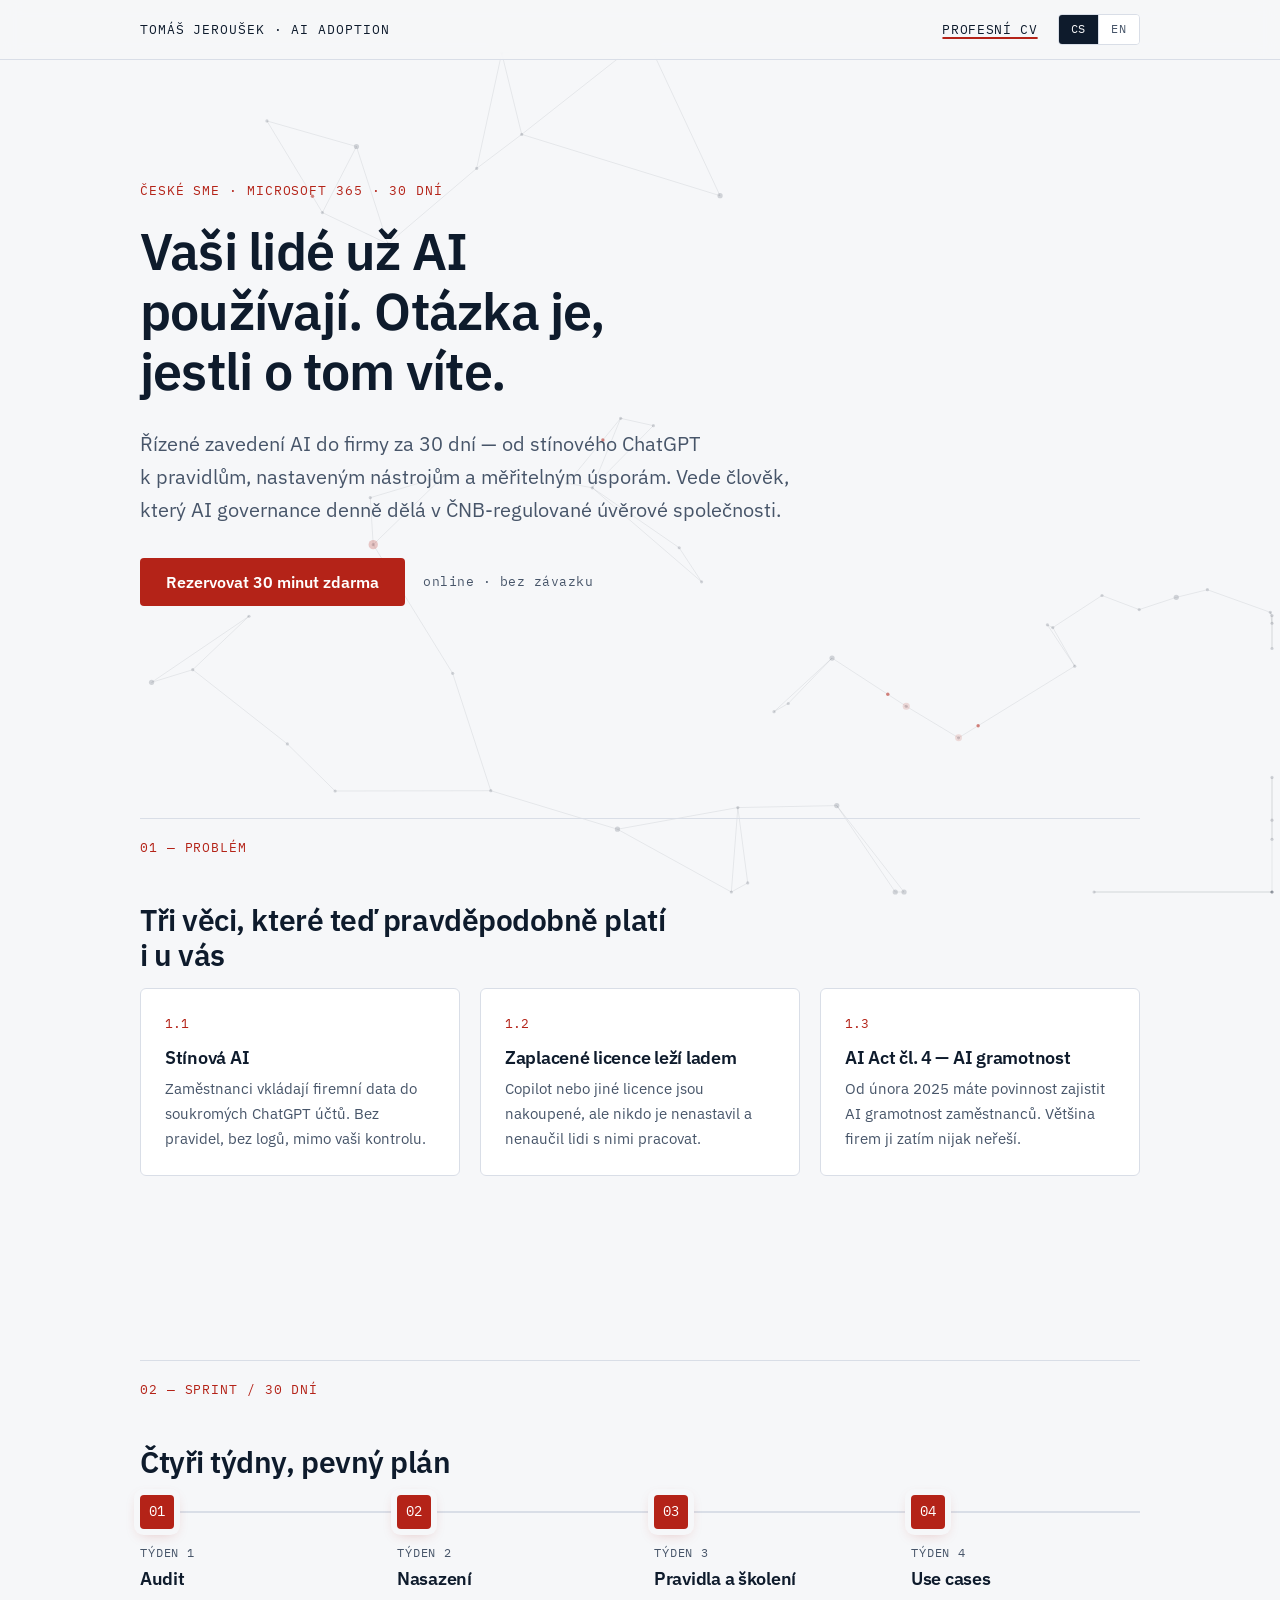
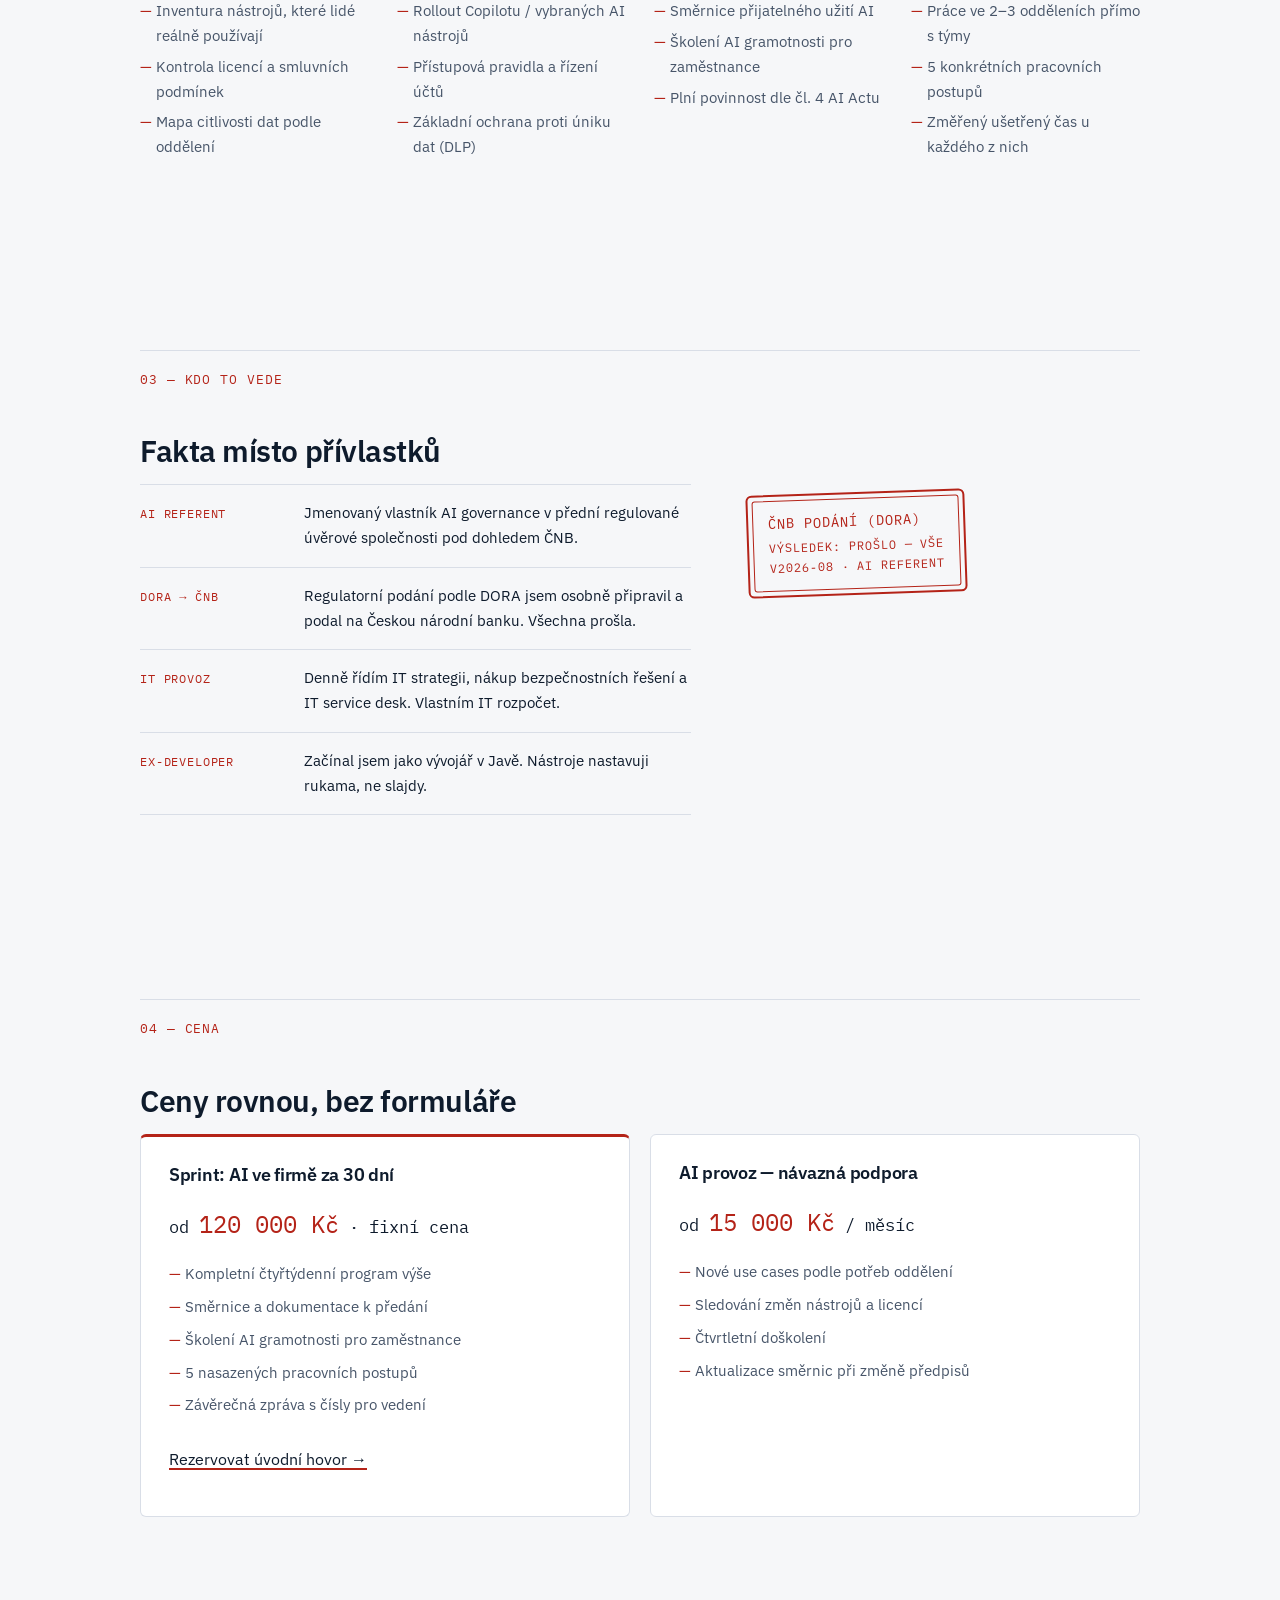
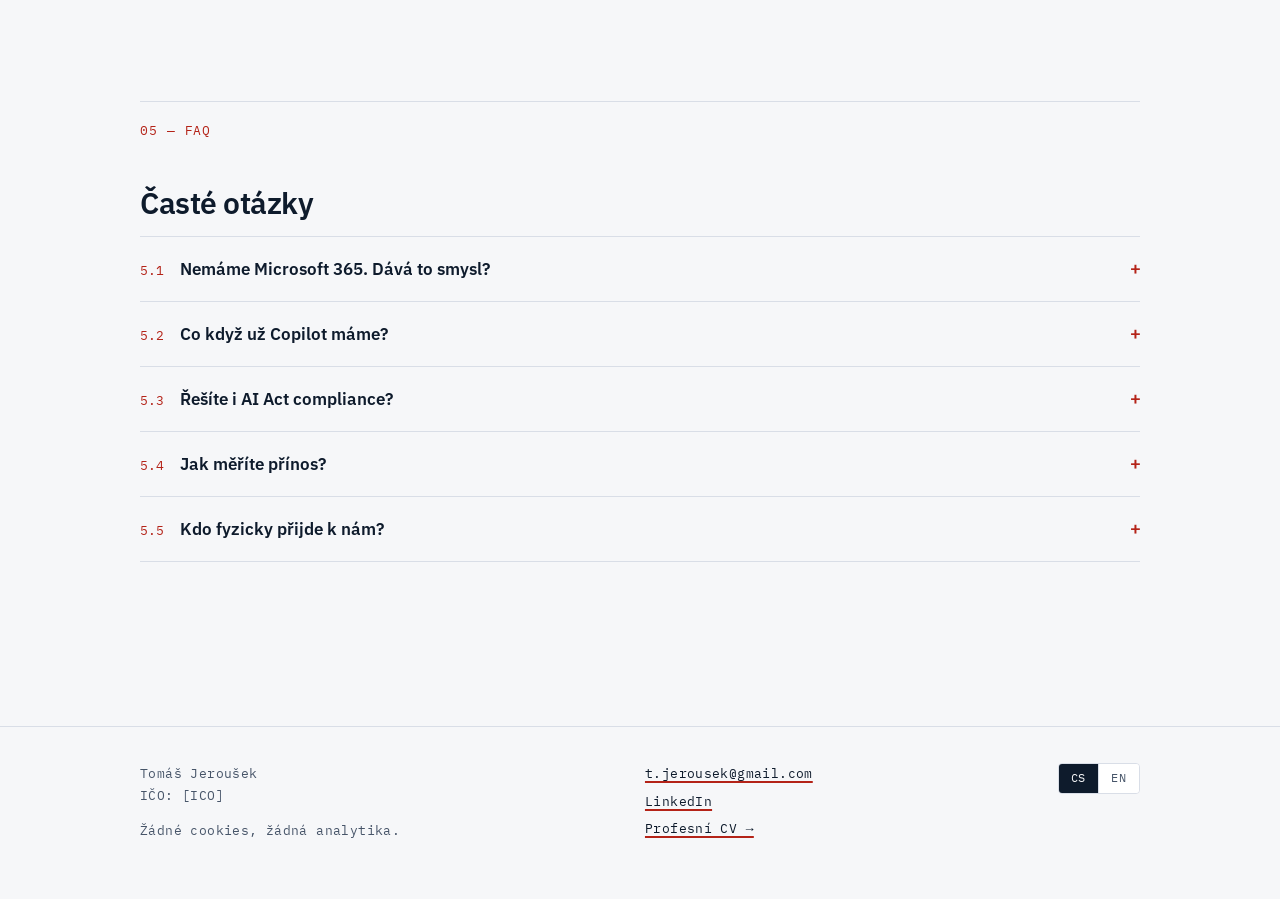
==== commit 4800d2df: "Add living neural background and high-end design polish - assets/mind.js: "thinking schematic" canva" ====
--- a/index.html
+++ b/index.html
@@ -72,6 +72,7 @@
   </script>
 </head>
 <body>
+  <canvas id="mind" class="mind" aria-hidden="true"></canvas>
   <a class="skip-link" href="#main"><span lang="cs">Přeskočit na obsah</span><span lang="en">Skip to content</span></a>
 
   <header class="topbar">
@@ -244,7 +245,7 @@
         </div>
         <h2 id="h-pricing"><span lang="cs">Ceny rovnou, bez formuláře</span><span lang="en">Prices upfront, no forms</span></h2>
         <div class="pricing-grid">
-          <article class="price-card">
+          <article class="price-card price-card--featured">
             <h3><span lang="cs">Sprint: AI ve firmě za 30 dní</span><span lang="en">Sprint: AI in your company in 30 days</span></h3>
             <span class="price"><span lang="cs">od <strong>120 000 Kč</strong> · fixní cena</span><span lang="en">from <strong>CZK 120,000</strong> · fixed price</span></span>
             <ul>
@@ -372,5 +373,6 @@
       }
     })();
   </script>
+  <script src="assets/mind.js"></script>
 </body>
 </html>
--- a/assets/site.css
+++ b/assets/site.css
@@ -87,8 +87,8 @@
 p { max-width: 65ch; }
 img { max-width: 100%; height: auto; }
 
-a { color: var(--ink); text-decoration: underline; text-decoration-color: var(--accent); text-decoration-thickness: 1.5px; text-underline-offset: 3px; }
-a:hover { color: var(--accent); }
+a { color: var(--ink); text-decoration: underline; text-decoration-color: var(--accent); text-decoration-thickness: 1.5px; text-underline-offset: 3px; transition: color 120ms ease, text-underline-offset 120ms ease; }
+a:hover { color: var(--accent); text-underline-offset: 4px; }
 :focus-visible { outline: 2px solid var(--accent); outline-offset: 2px; border-radius: 2px; }
 
 .container { max-width: var(--maxw); margin-inline: auto; padding-inline: var(--pad); }
@@ -103,7 +103,7 @@
   font-family: var(--mono); font-size: 0.8125rem; text-decoration: none;
   transition: top 120ms ease;
 }
-.skip-link:focus { top: 8px; color: var(--paper); }
+.skip-link:focus { top: 8px; color: var(--paper); z-index: 60; }
 
 /* mono label — the document metadata voice */
 .label {
@@ -114,8 +114,21 @@
   color: var(--accent);
 }
 
+/* ---------- ambient background canvas ---------- */
+.mind {
+  position: fixed; inset: 0; z-index: -1;
+  width: 100%; height: 100%;
+  pointer-events: none;
+}
+
 /* ---------- topbar ---------- */
-.topbar { border-bottom: 1px solid var(--rule); background: var(--paper); }
+.topbar {
+  position: sticky; top: 0; z-index: 50;
+  border-bottom: 1px solid var(--rule);
+  background: rgba(246, 247, 249, 0.86);
+  -webkit-backdrop-filter: blur(10px);
+  backdrop-filter: blur(10px);
+}
 .topbar-inner {
   display: flex; align-items: center; justify-content: space-between;
   gap: 16px; padding-block: 14px; flex-wrap: wrap;
@@ -163,8 +176,14 @@
   font-weight: 600; font-size: 1rem; line-height: 1.3;
   padding: 14px 26px; border-radius: 4px;
   text-decoration: none; border: 0; cursor: pointer;
-}
-.btn:hover { background: var(--accent-deep); color: #fff; }
+  transition: background 140ms ease, transform 140ms ease, box-shadow 140ms ease;
+}
+.btn:hover {
+  background: var(--accent-deep); color: #fff;
+  transform: translateY(-1px);
+  box-shadow: 0 8px 22px rgba(180, 35, 24, 0.24);
+}
+.btn:active { transform: none; box-shadow: none; }
 .btn-ghost {
   display: inline-block;
   background: transparent; color: var(--ink);
@@ -179,6 +198,12 @@
 .card {
   background: var(--card); border: 1px solid var(--rule); border-radius: 6px;
   padding: 24px;
+  transition: transform 160ms ease, box-shadow 160ms ease, border-color 160ms ease;
+}
+.card:hover {
+  transform: translateY(-2px);
+  border-color: #C7D0DB;
+  box-shadow: 0 8px 28px rgba(14, 27, 44, 0.07);
 }
 .card .num { font-family: var(--mono); font-size: 0.8125rem; color: var(--accent); display: block; margin-bottom: 14px; }
 .card h3 { margin-bottom: 8px; }
@@ -203,7 +228,7 @@
   font-family: var(--mono); font-size: 0.875rem;
   border-radius: 4px;
   margin-bottom: 14px;
-  outline: 6px solid var(--paper);
+  box-shadow: 0 0 0 6px var(--paper), 0 4px 14px rgba(180, 35, 24, 0.28);
 }
 .tl-week { display: block; font-family: var(--mono); font-size: 0.75rem; text-transform: uppercase; letter-spacing: 0.07em; color: var(--muted); margin-bottom: 6px; }
 .tl-step h3 { margin-bottom: 10px; }
@@ -254,9 +279,19 @@
 
 /* ---------- pricing ---------- */
 .pricing-grid { display: grid; grid-template-columns: repeat(2, 1fr); gap: 20px; }
-.price-card { background: var(--card); border: 1px solid var(--rule); border-radius: 6px; padding: 28px; display: flex; flex-direction: column; }
+.price-card {
+  background: var(--card); border: 1px solid var(--rule); border-radius: 6px;
+  padding: 28px; display: flex; flex-direction: column;
+  transition: transform 160ms ease, box-shadow 160ms ease, border-color 160ms ease;
+}
+.price-card:hover {
+  transform: translateY(-2px);
+  border-color: #C7D0DB;
+  box-shadow: 0 8px 28px rgba(14, 27, 44, 0.07);
+}
+.price-card--featured { border-top: 3px solid var(--accent); }
 .price-card .price { font-family: var(--mono); font-size: 1.0625rem; color: var(--ink); display: block; margin-block: 10px 18px; }
-.price-card .price strong { font-size: 1.375rem; font-weight: 400; color: var(--accent); }
+.price-card .price strong { font-size: 1.5rem; font-weight: 400; color: var(--accent); }
 .price-card ul { list-style: none; margin: 0 0 20px; padding: 0; }
 .price-card ul li { padding-left: 16px; position: relative; font-size: 0.9375rem; color: var(--muted); margin-bottom: 8px; }
 .price-card ul li::before { content: "—"; position: absolute; left: 0; color: var(--accent); }
@@ -272,6 +307,8 @@
   font-weight: 600; font-size: 1.0625rem;
 }
 .faq summary::-webkit-details-marker { display: none; }
+.faq summary { transition: color 120ms ease; }
+.faq summary:hover { color: var(--accent); }
 .faq summary .num { font-family: var(--mono); font-size: 0.8125rem; font-weight: 400; color: var(--accent); flex: none; }
 .faq summary::after { content: "+"; margin-left: auto; font-family: var(--mono); color: var(--accent); flex: none; }
 .faq details[open] summary::after { content: "\2212"; }
@@ -285,6 +322,20 @@
 .footer li { margin-bottom: 6px; }
 .footer a { color: var(--ink); }
 .footer .trust { color: var(--muted); margin-top: 14px; }
+
+/* ---------- portrait (document-photo treatment; used once a photo exists) ---------- */
+.portrait { position: relative; width: min(300px, 70vw); }
+.portrait img {
+  display: block; width: 100%; height: auto;
+  border: 1px solid var(--rule); border-radius: 6px;
+  background: var(--card);
+  filter: grayscale(12%) contrast(1.02);
+}
+.portrait figcaption {
+  font-family: var(--mono); font-size: 0.6875rem;
+  letter-spacing: 0.07em; text-transform: uppercase;
+  color: var(--muted); margin-top: 8px;
+}
 
 /* ---------- CV page ---------- */
 .cv-header { padding-block: clamp(48px, 8vw, 80px) clamp(28px, 5vw, 40px); }
@@ -332,6 +383,7 @@
 /* ---------- print (cv.html only) ---------- */
 @media print {
   @page { size: A4; margin: 13mm 15mm; }
+  .mind { display: none !important; }
   body.page-cv { background: #fff; color: #000; font-size: 10.5pt; line-height: 1.45; }
   .page-cv .topbar, .page-cv .footer-nav, .page-cv .no-print, .page-cv .skip-link { display: none !important; }
   .page-cv .container { max-width: none; padding-inline: 0; }
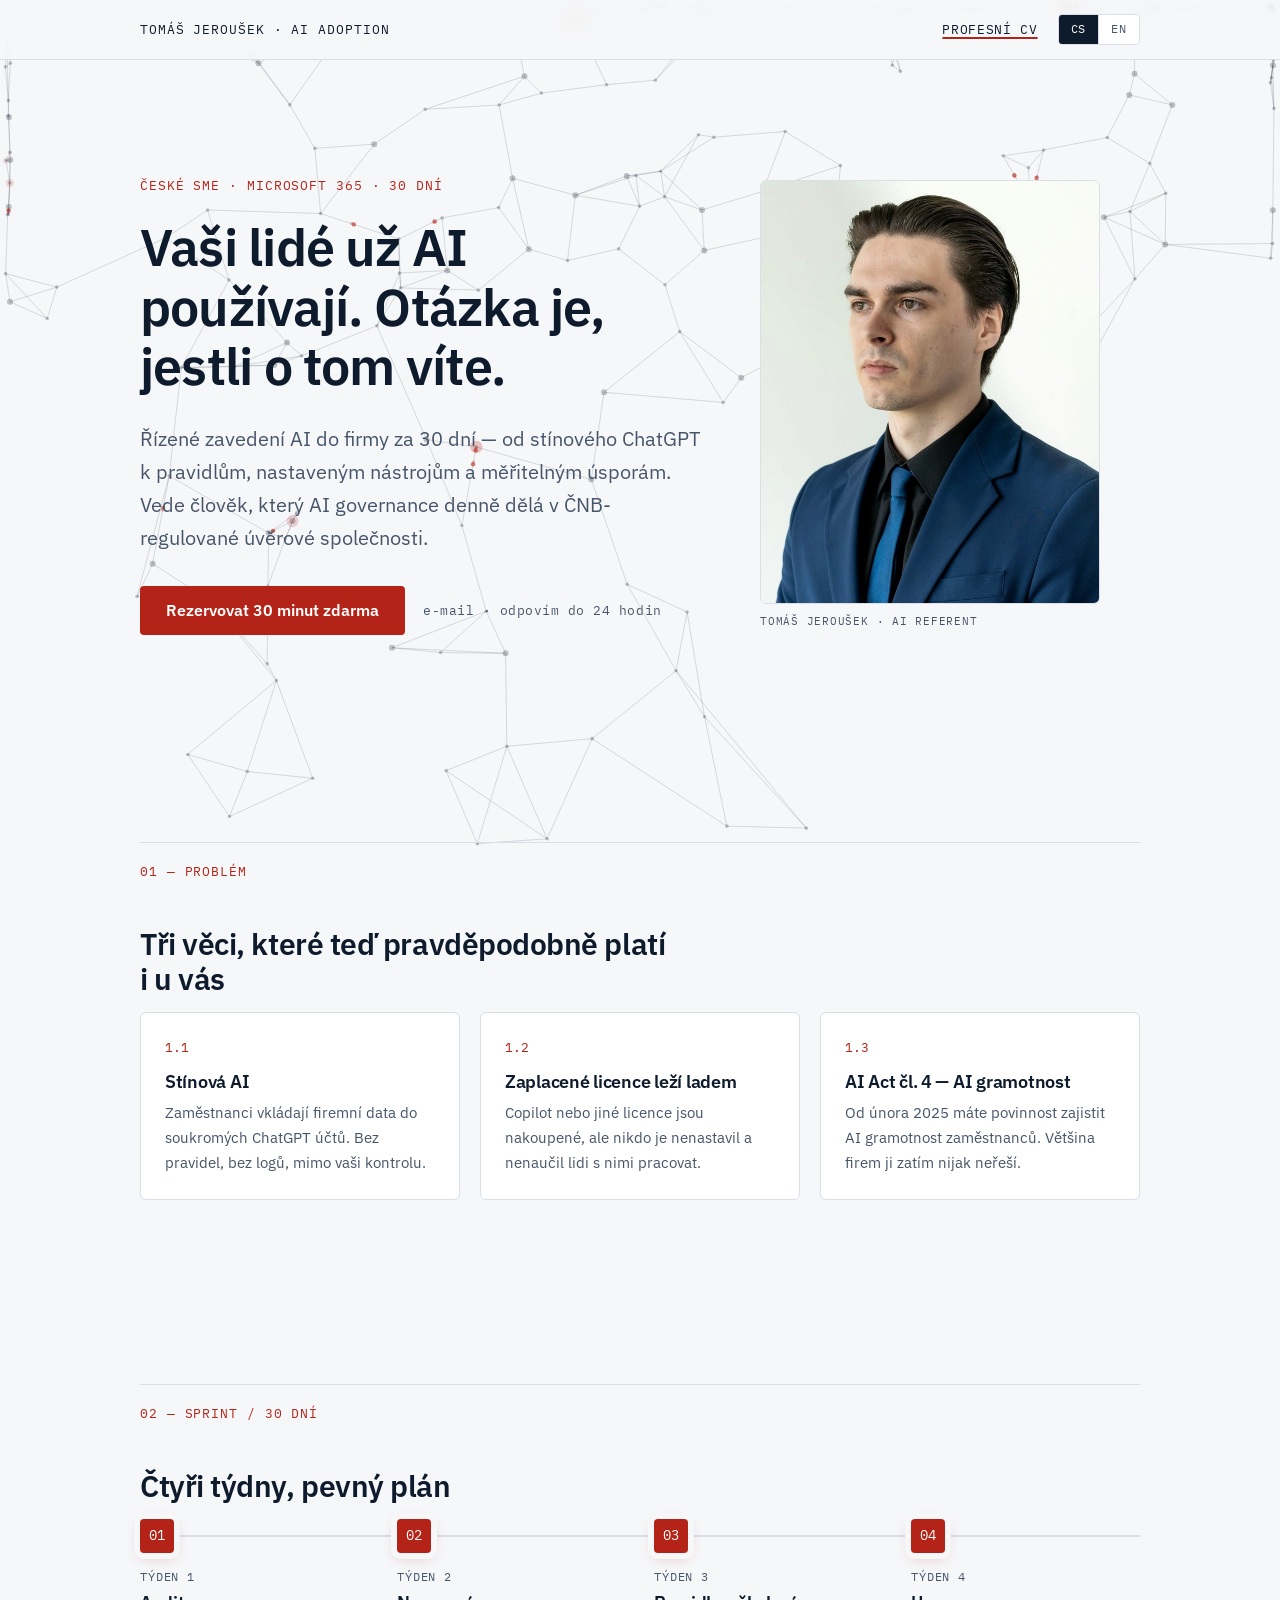
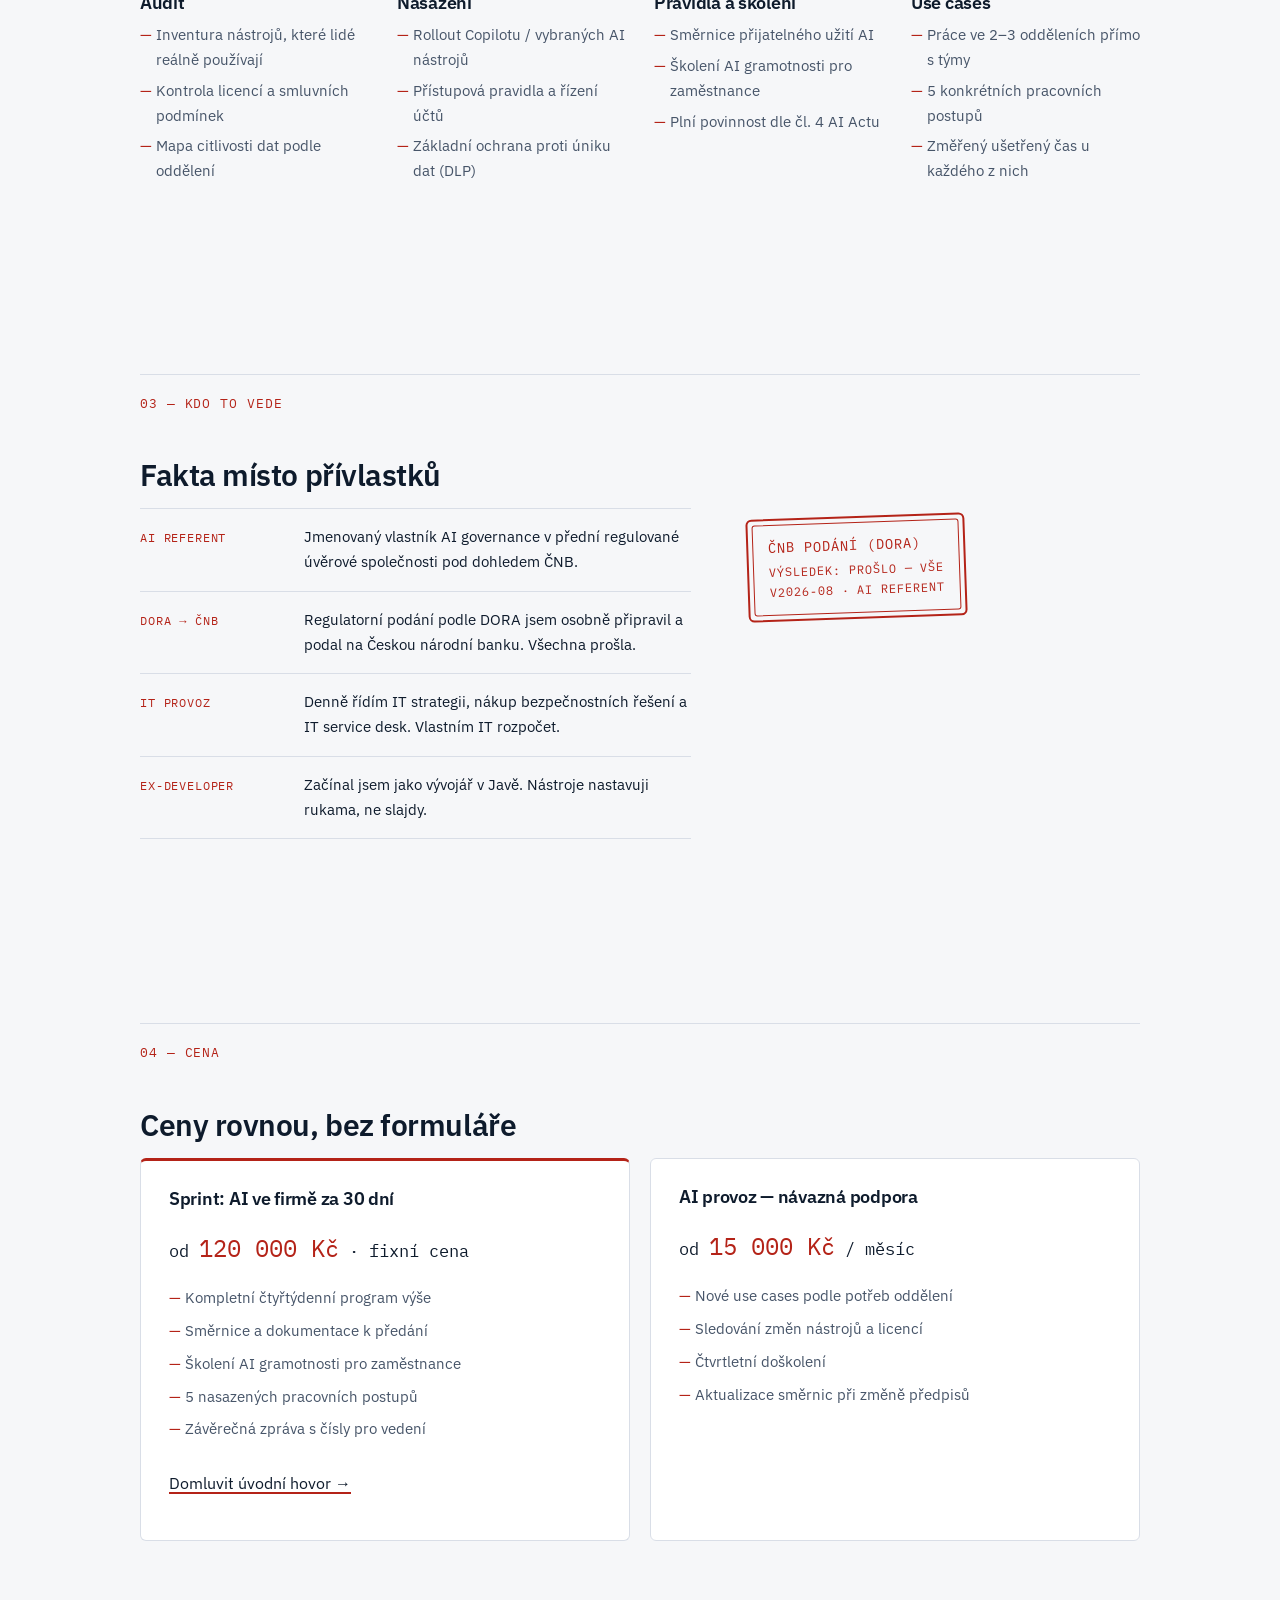
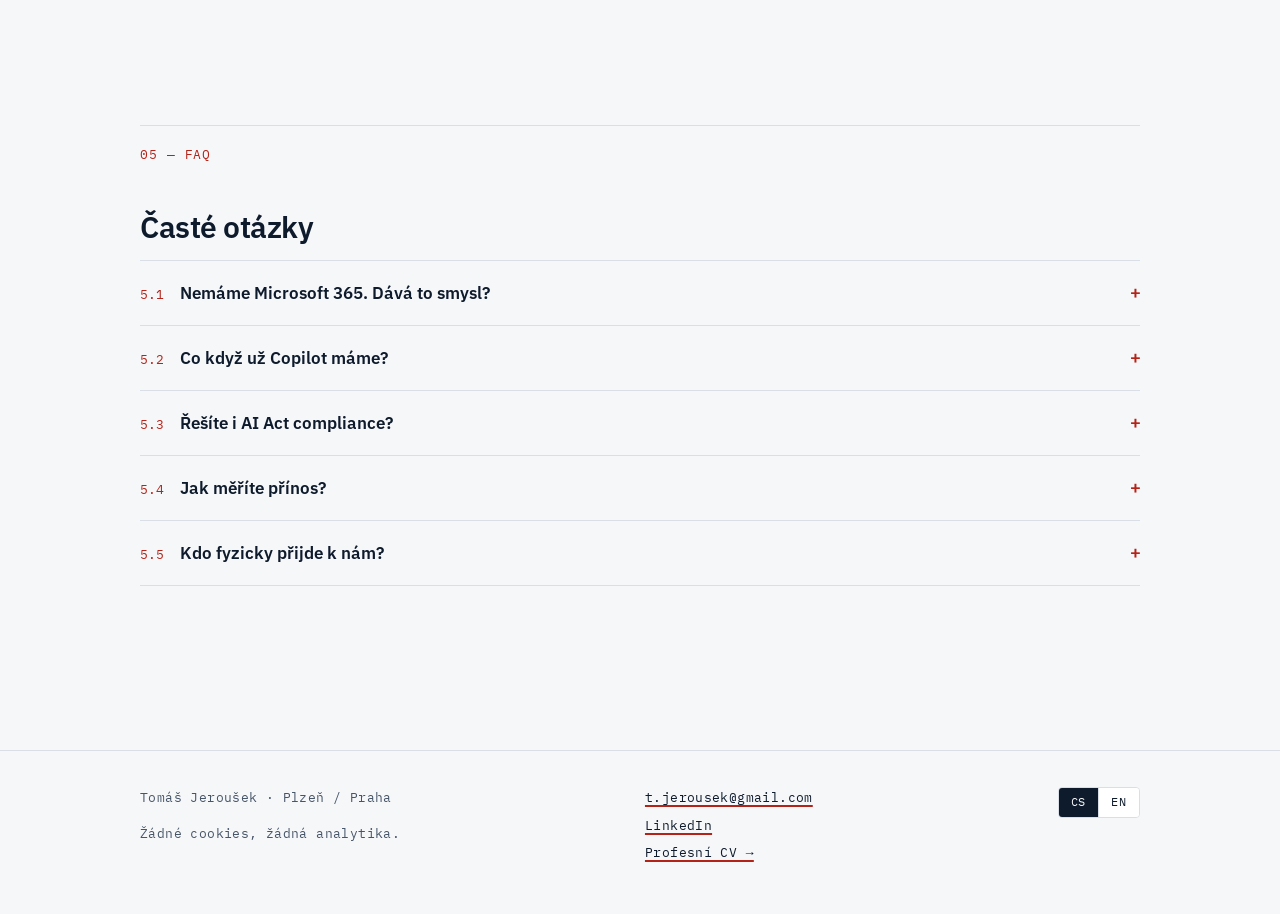
==== commit 9d3ca534: "Add portrait, real CV data, working mailto CTA — no placeholders left - assets/portrait.jpg (4:5 cro" ====
--- a/index.html
+++ b/index.html
@@ -12,21 +12,19 @@
   <meta property="og:title" content="AI ve firmě za 30 dní — Tomáš Jeroušek">
   <meta property="og:description" content="Řízené zavedení AI do firmy za 30 dní. Audit, nasazení, pravidla a školení podle AI Actu, měřitelné use cases. Ceny rovnou na webu.">
   <meta property="og:url" content="https://adamantinestudios.github.io/personal_web/">
-  <meta property="og:image" content="https://adamantinestudios.github.io/personal_web/og.png">
+  <meta property="og:image" content="https://adamantinestudios.github.io/personal_web/og.jpg">
   <meta property="og:image:width" content="1200">
   <meta property="og:image:height" content="630">
   <meta property="og:image:alt" content="AI ve firmě za 30 dní — Tomáš Jeroušek">
   <meta property="og:locale" content="cs_CZ">
   <meta property="og:locale:alternate" content="en_US">
   <link rel="icon" type="image/svg+xml" href="favicon.svg">
+  <link rel="alternate" hreflang="cs" href="https://adamantinestudios.github.io/personal_web/">
+  <link rel="alternate" hreflang="en" href="https://adamantinestudios.github.io/personal_web/en/">
+  <link rel="alternate" hreflang="x-default" href="https://adamantinestudios.github.io/personal_web/">
   <script>
-    (function () {
-      var l = null;
-      try {
-        l = new URLSearchParams(location.search).get("lang") || localStorage.getItem("lang");
-      } catch (e) {}
-      if (l === "en" || l === "cs") document.documentElement.lang = l;
-    })();
+    /* back-compat for previously shared ?lang=en links */
+    if (/[?&]lang=en\b/.test(location.search)) location.replace("en/");
   </script>
   <link rel="stylesheet" href="assets/site.css">
   <script type="application/ld+json">
@@ -40,6 +38,7 @@
         "jobTitle": "Konzultant zavádění AI",
         "email": "mailto:t.jerousek@gmail.com",
         "url": "https://adamantinestudios.github.io/personal_web/",
+        "sameAs": ["https://www.linkedin.com/in/tomas-j-vhl"],
         "knowsLanguage": ["cs", "en"],
         "workLocation": [
           { "@type": "Place", "address": { "@type": "PostalAddress", "addressLocality": "Plzeň", "addressCountry": "CZ" } },
@@ -80,10 +79,10 @@
       <a class="brand" href="./">Tomáš Jeroušek · AI adoption</a>
       <nav class="topbar-nav" aria-label="Hlavní navigace / Main navigation">
         <a href="cv.html"><span lang="cs">Profesní CV</span><span lang="en">Résumé</span></a>
-        <div class="lang-switch" role="group" aria-label="Jazyk / Language">
-          <button type="button" data-lang="cs" aria-pressed="true">CS</button>
-          <button type="button" data-lang="en" aria-pressed="false">EN</button>
-        </div>
+        <nav class="lang-switch" aria-label="Jazyk / Language">
+          <a data-lang-link="cs" href="./" aria-current="true">CS</a>
+          <a data-lang-link="en" href="en/">EN</a>
+        </nav>
       </nav>
     </div>
   </header>
@@ -92,15 +91,22 @@
 
     <!-- 1 · Hero -->
     <section class="hero">
-      <div class="container">
-        <span class="label"><span lang="cs">České SME · Microsoft 365 · 30 dní</span><span lang="en">Czech SMEs · Microsoft 365 · 30 days</span></span>
-        <h1><span lang="cs">Vaši lidé už AI používají. Otázka je, jestli o&nbsp;tom víte.</span><span lang="en">Your people already use AI. The question is whether you know about it.</span></h1>
-        <p class="hero-sub" lang="cs">Řízené zavedení AI do firmy za 30 dní — od stínového ChatGPT k&nbsp;pravidlům, nastaveným nástrojům a měřitelným úsporám. Vede člověk, který AI governance denně dělá v&nbsp;ČNB-regulované úvěrové společnosti.</p>
-        <p class="hero-sub" lang="en">Governed AI adoption in 30 days — from shadow ChatGPT to policies, configured tools and measured savings. Run by someone who does AI governance every day at a CNB-regulated consumer lender.</p>
-        <div class="hero-cta">
-          <a class="btn" href="[CALENDLY_URL]"><span lang="cs">Rezervovat 30 minut zdarma</span><span lang="en">Book a free 30-minute call</span></a>
-          <span class="hero-note"><span lang="cs">online · bez závazku</span><span lang="en">online · no commitment</span></span>
-        </div>
+      <div class="container hero-grid">
+        <div>
+          <span class="label"><span lang="cs">České SME · Microsoft 365 · 30 dní</span><span lang="en">Czech SMEs · Microsoft 365 · 30 days</span></span>
+          <h1><span lang="cs">Vaši lidé už AI používají. Otázka je, jestli o&nbsp;tom víte.</span><span lang="en">Your people already use AI. The question is whether you know about it.</span></h1>
+          <p class="hero-sub" lang="cs">Řízené zavedení AI do firmy za 30 dní — od stínového ChatGPT k&nbsp;pravidlům, nastaveným nástrojům a měřitelným úsporám. Vede člověk, který AI governance denně dělá v&nbsp;ČNB-regulované úvěrové společnosti.</p>
+          <p class="hero-sub" lang="en">Governed AI adoption in 30 days — from shadow ChatGPT to policies, configured tools and measured savings. Run by someone who does AI governance every day at a CNB-regulated consumer lender.</p>
+          <div class="hero-cta">
+            <a class="btn" lang="cs" href="mailto:t.jerousek@gmail.com?subject=%C3%9Avodn%C3%AD%20hovor%20%E2%80%94%20AI%20ve%20firm%C4%9B%20za%2030%20dn%C3%AD">Rezervovat 30 minut zdarma</a>
+            <a class="btn" lang="en" href="mailto:t.jerousek@gmail.com?subject=Intro%20call%20%E2%80%94%20AI%20in%20your%20company%20in%2030%20days">Book a free 30-minute call</a>
+            <span class="hero-note"><span lang="cs">e-mail · odpovím do 24 hodin</span><span lang="en">email · reply within 24 hours</span></span>
+          </div>
+        </div>
+        <figure class="portrait">
+          <img src="assets/portrait.jpg" width="640" height="800" fetchpriority="high" alt="Tomáš Jeroušek — portrét" data-alt-en="Tomáš Jeroušek — portrait">
+          <figcaption>Tomáš Jeroušek · AI Referent</figcaption>
+        </figure>
       </div>
     </section>
 
@@ -260,7 +266,7 @@
               <li lang="cs">Závěrečná zpráva s čísly pro vedení</li>
               <li lang="en">A final report with numbers for management</li>
             </ul>
-            <p class="cta-line"><a href="[CALENDLY_URL]"><span lang="cs">Rezervovat úvodní hovor →</span><span lang="en">Book an intro call →</span></a></p>
+            <p class="cta-line"><a lang="cs" href="mailto:t.jerousek@gmail.com?subject=%C3%9Avodn%C3%AD%20hovor%20%E2%80%94%20AI%20ve%20firm%C4%9B%20za%2030%20dn%C3%AD">Domluvit úvodní hovor →</a><a lang="en" href="mailto:t.jerousek@gmail.com?subject=Intro%20call%20%E2%80%94%20AI%20in%20your%20company%20in%2030%20days">Arrange an intro call →</a></p>
           </article>
           <article class="price-card">
             <h3><span lang="cs">AI provoz — návazná podpora</span><span lang="en">AI operations — follow-on retainer</span></h3>
@@ -323,17 +329,17 @@
     <div class="container">
       <div class="footer-grid">
         <div>
-          <p>Tomáš Jeroušek<br>IČO: [ICO]</p>
+          <p>Tomáš Jeroušek · Plzeň / Praha</p>
           <p class="trust"><span lang="cs">Žádné cookies, žádná analytika.</span><span lang="en">No cookies, no analytics.</span></p>
         </div>
         <ul>
           <li><a href="mailto:t.jerousek@gmail.com">t.jerousek@gmail.com</a></li>
-          <li><a href="[LINKEDIN_URL]" rel="me">LinkedIn</a></li>
+          <li><a href="https://www.linkedin.com/in/tomas-j-vhl" rel="me">LinkedIn</a></li>
           <li><a href="cv.html"><span lang="cs">Profesní CV →</span><span lang="en">Résumé →</span></a></li>
         </ul>
-        <div class="lang-switch" role="group" aria-label="Jazyk / Language">
-          <button type="button" data-lang="cs" aria-pressed="true">CS</button>
-          <button type="button" data-lang="en" aria-pressed="false">EN</button>
+        <div class="lang-switch">
+          <a data-lang-link="cs" href="./" aria-current="true">CS</a>
+          <a data-lang-link="en" href="en/">EN</a>
         </div>
       </div>
     </div>
@@ -341,26 +347,6 @@
 
   <script>
     (function () {
-      var doc = document.documentElement;
-      var buttons = document.querySelectorAll(".lang-switch button");
-      function apply(lang) {
-        doc.lang = lang;
-        var t = document.querySelector("title");
-        var m = document.querySelector('meta[name="description"]');
-        if (t && t.dataset[lang]) document.title = t.dataset[lang];
-        if (m && m.dataset[lang]) m.setAttribute("content", m.dataset[lang]);
-        buttons.forEach(function (b) {
-          b.setAttribute("aria-pressed", String(b.dataset.lang === lang));
-        });
-      }
-      apply(doc.lang === "en" ? "en" : "cs");
-      buttons.forEach(function (b) {
-        b.addEventListener("click", function () {
-          apply(b.dataset.lang);
-          try { localStorage.setItem("lang", b.dataset.lang); } catch (e) {}
-        });
-      });
-
       var tl = document.querySelector(".timeline");
       if (tl && "IntersectionObserver" in window && !matchMedia("(prefers-reduced-motion: reduce)").matches) {
         tl.classList.add("will-animate");
--- a/assets/site.css
+++ b/assets/site.css
@@ -141,17 +141,18 @@
 .topbar-nav { display: flex; align-items: center; gap: 20px; }
 .topbar-nav a { font-family: var(--mono); font-size: 0.8125rem; letter-spacing: 0.05em; text-transform: uppercase; }
 
-/* language switch */
+/* language switch — plain links between the cs (/) and en (/en/) trees */
 .lang-switch { display: inline-flex; border: 1px solid var(--rule); border-radius: 4px; overflow: hidden; }
-.lang-switch button {
-  appearance: none; border: 0; margin: 0; cursor: pointer;
+.lang-switch a {
+  display: block;
   background: var(--card); color: var(--muted);
   font-family: var(--mono); font-size: 0.75rem; letter-spacing: 0.07em;
   padding: 6px 12px; line-height: 1.4;
-}
-.lang-switch button + button { border-left: 1px solid var(--rule); }
-.lang-switch button[aria-pressed="true"] { background: var(--ink); color: var(--paper); }
-.lang-switch button:hover:not([aria-pressed="true"]) { color: var(--ink); }
+  text-decoration: none; transition: color 120ms ease;
+}
+.lang-switch a + a { border-left: 1px solid var(--rule); }
+.lang-switch a[aria-current="true"] { background: var(--ink); color: var(--paper); }
+.lang-switch a:hover:not([aria-current="true"]) { color: var(--ink); }
 
 /* ---------- sections ---------- */
 .section { padding-block: clamp(56px, 9vw, 92px); }
@@ -163,7 +164,14 @@
 }
 
 /* ---------- hero ---------- */
-.hero { padding-block: clamp(64px, 11vw, 120px); }
+.hero { padding-block: clamp(56px, 9vw, 104px); }
+.hero-grid {
+  display: grid;
+  grid-template-columns: minmax(0, 1.5fr) minmax(240px, 1fr);
+  gap: clamp(32px, 5vw, 72px);
+  align-items: center;
+}
+.hero .portrait { width: min(340px, 100%); justify-self: end; }
 .hero .label { display: block; margin-bottom: 20px; }
 .hero-sub { font-size: clamp(1.05rem, 1rem + 0.5vw, 1.25rem); color: var(--muted); max-width: 56ch; margin-block: 20px 32px; }
 .hero-cta { display: flex; align-items: center; gap: 18px; flex-wrap: wrap; }
@@ -339,6 +347,14 @@
 
 /* ---------- CV page ---------- */
 .cv-header { padding-block: clamp(48px, 8vw, 80px) clamp(28px, 5vw, 40px); }
+.cv-head-grid { display: flex; gap: clamp(24px, 4vw, 40px); align-items: flex-start; }
+.cv-head-grid > div { min-width: 0; }
+.cv-portrait { width: 128px; flex: none; }
+.cv-portrait img {
+  display: block; width: 100%; height: auto;
+  border: 1px solid var(--rule); border-radius: 6px;
+  background: var(--card);
+}
 .cv-header .doc-meta { font-family: var(--mono); font-size: 0.75rem; letter-spacing: 0.07em; text-transform: uppercase; color: var(--muted); margin-top: 18px; }
 .print-row { margin-top: 20px; display: flex; align-items: center; gap: 12px; flex-wrap: wrap; }
 .cv-contact { display: flex; gap: 10px 24px; flex-wrap: wrap; font-size: 0.9375rem; color: var(--muted); margin-top: 10px; padding: 0; list-style: none; }
@@ -355,6 +371,12 @@
 .skill-group p { margin: 0; font-size: 0.9375rem; color: var(--muted); }
 
 /* ---------- responsive ---------- */
+@media (max-width: 940px) {
+  .hero-grid { grid-template-columns: 1fr; }
+  .hero .portrait { width: min(260px, 70vw); justify-self: start; margin-top: 8px; }
+  .cv-head-grid { flex-direction: column-reverse; }
+  .cv-portrait { width: 112px; }
+}
 @media (max-width: 900px) {
   .timeline { grid-template-columns: 1fr; gap: 32px; }
   .timeline::before { top: 0; bottom: 0; left: 16px; right: auto; width: 2px; height: auto; }
@@ -393,6 +415,26 @@
   .page-cv .cv-entry, .page-cv .skill-group { break-inside: avoid; }
   .page-cv h2 { break-after: avoid; }
   .page-cv .doc-meta, .page-cv .cv-contact { color: #333; }
-  .page-cv .footer { margin-top: 6mm; padding-block: 4mm 0; }
+  .page-cv .cv-portrait { width: 26mm; }
+  .page-cv .footer { display: none; }
   .page-cv .label, .page-cv .skill-group .k { print-color-adjust: exact; -webkit-print-color-adjust: exact; }
-}
+  /* compact print typography — target 2 A4 pages */
+  .page-cv { font-size: 9.5pt; line-height: 1.35; }
+  .page-cv h1 { font-size: 20pt; margin-bottom: 2mm; }
+  .page-cv .hero-sub { font-size: 10.5pt; margin-block: 1mm 2mm; }
+  .page-cv .cv-header p { margin-bottom: 1.5mm; }
+  .page-cv .cv-contact { margin-top: 1mm; gap: 2mm 6mm; font-size: 9pt; }
+  .page-cv .doc-meta { margin-top: 2mm; }
+  .page-cv .cv-section { padding-block: 2mm; }
+  .page-cv .section-head { padding-top: 2mm; margin-bottom: 2.5mm; }
+  .page-cv .cv-entry { padding-block: 2.5mm; grid-template-columns: 30mm minmax(0, 1fr); gap: 4mm; }
+  .page-cv .cv-entry h3 { font-size: 11pt; margin-bottom: 0.5mm; }
+  .page-cv .cv-entry .org { font-size: 9pt; margin-bottom: 1.5mm; }
+  .page-cv .cv-entry .period { font-size: 8.5pt; padding-top: 0.5mm; }
+  .page-cv .cv-entry ul { padding-left: 4mm; margin: 0; }
+  .page-cv .cv-entry ul li { font-size: 9pt; margin-bottom: 0.5mm; }
+  .page-cv .skills-grid { gap: 2.5mm; }
+  .page-cv .skill-group { padding: 2.5mm 3mm; }
+  .page-cv .skill-group p { font-size: 8.5pt; }
+  .page-cv .skill-group .k { font-size: 7.5pt; margin-bottom: 1mm; }
+}
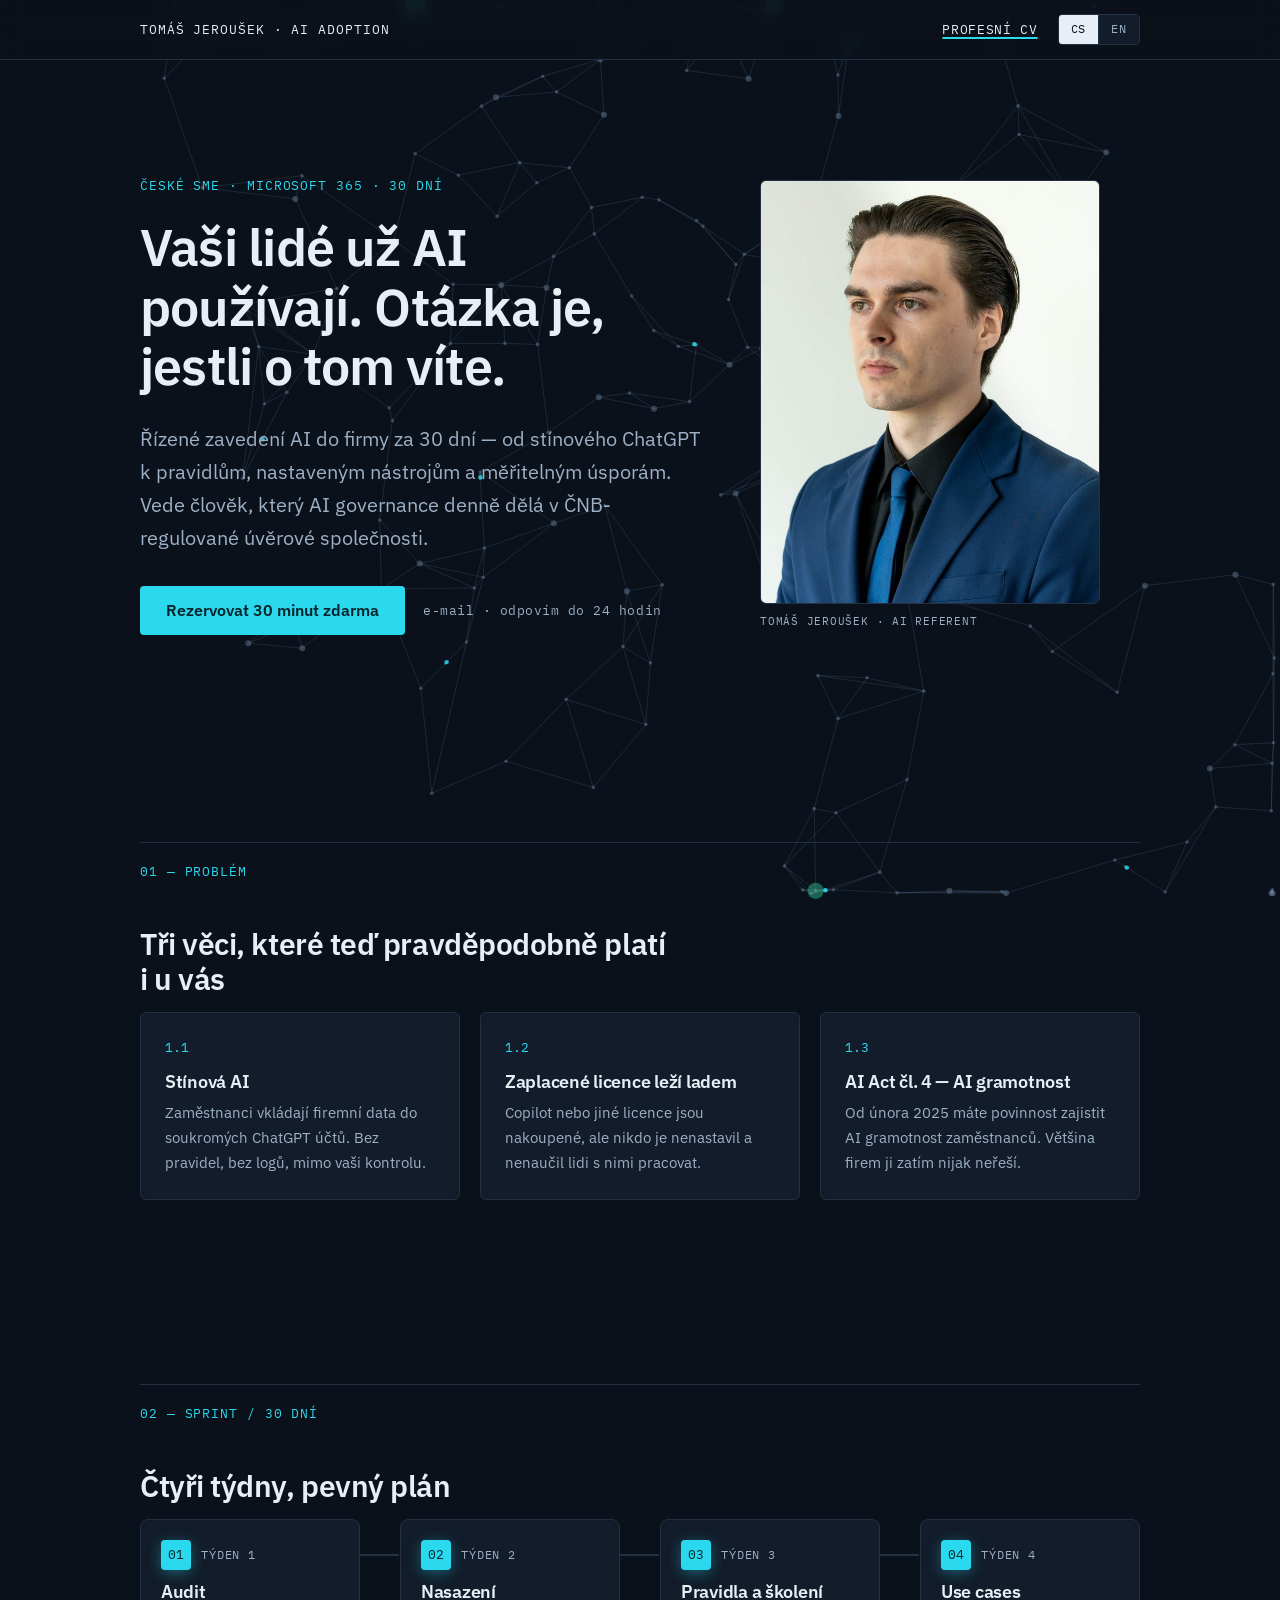
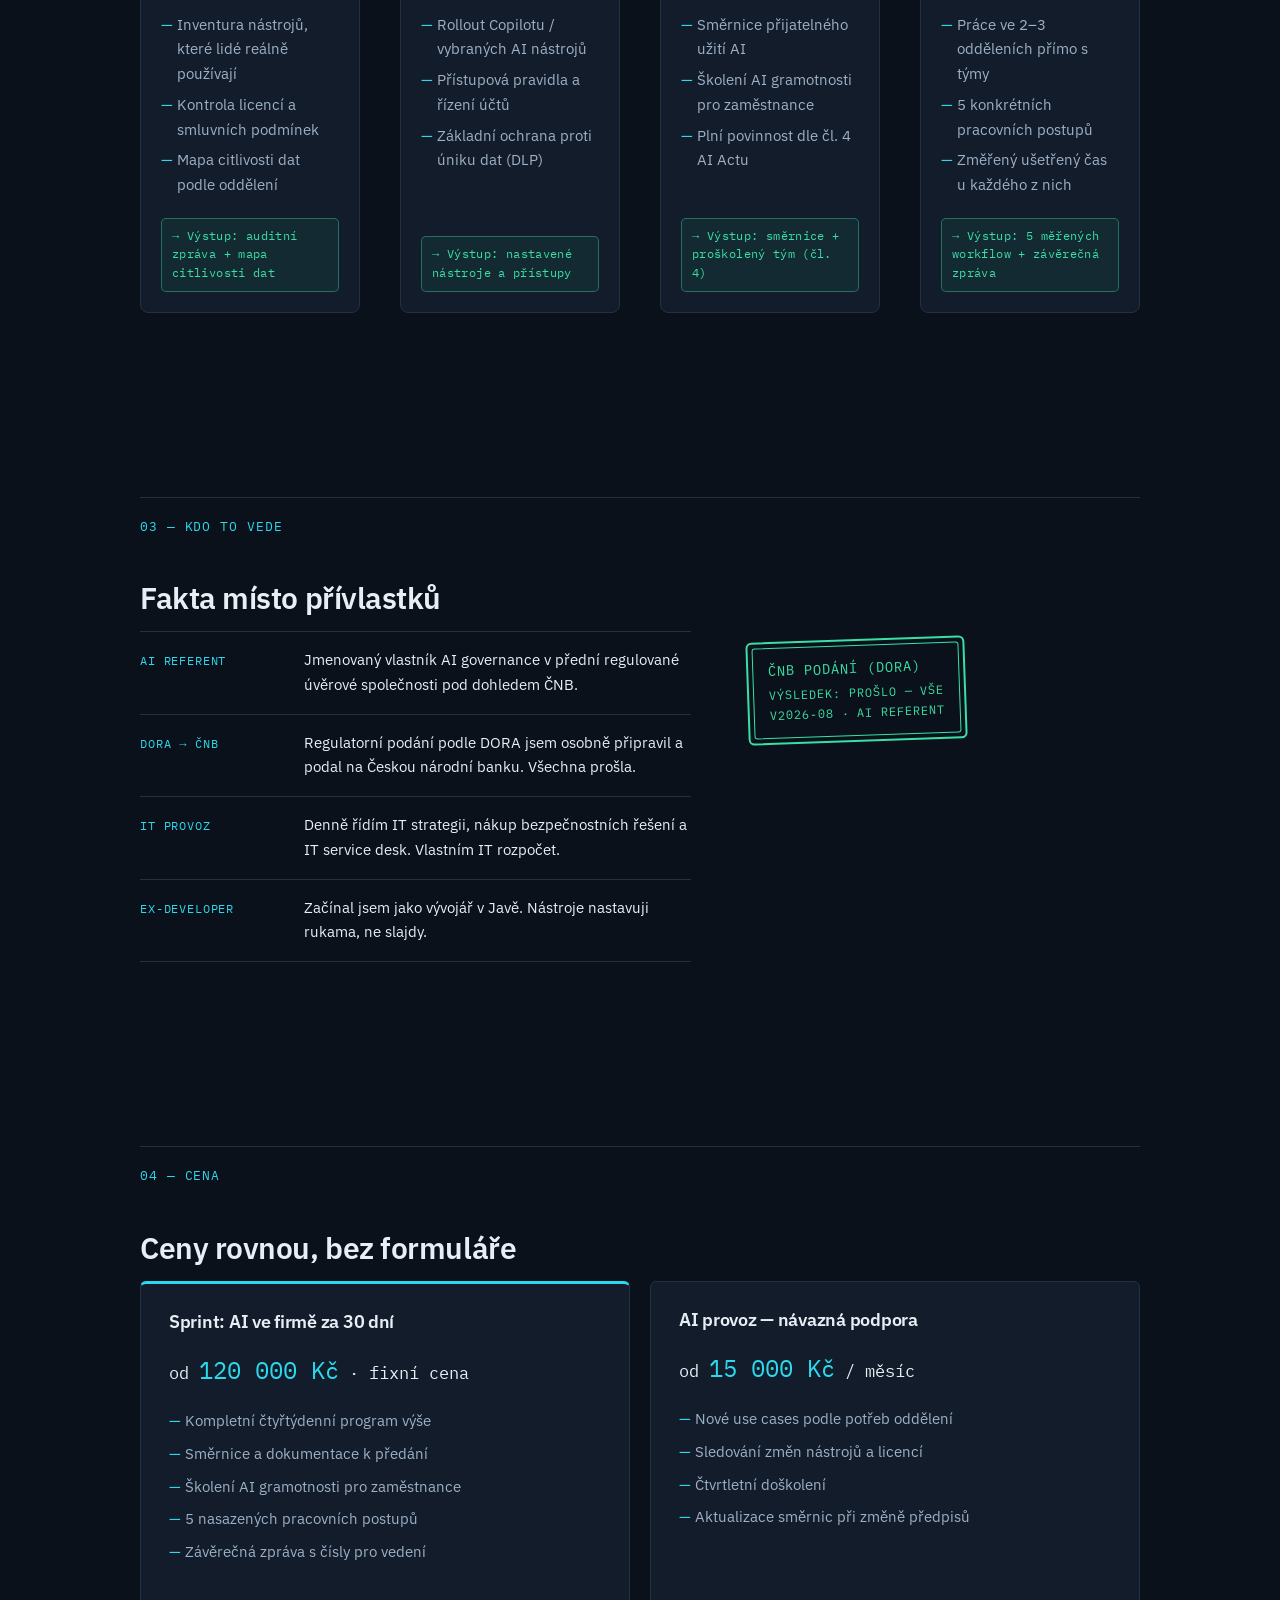
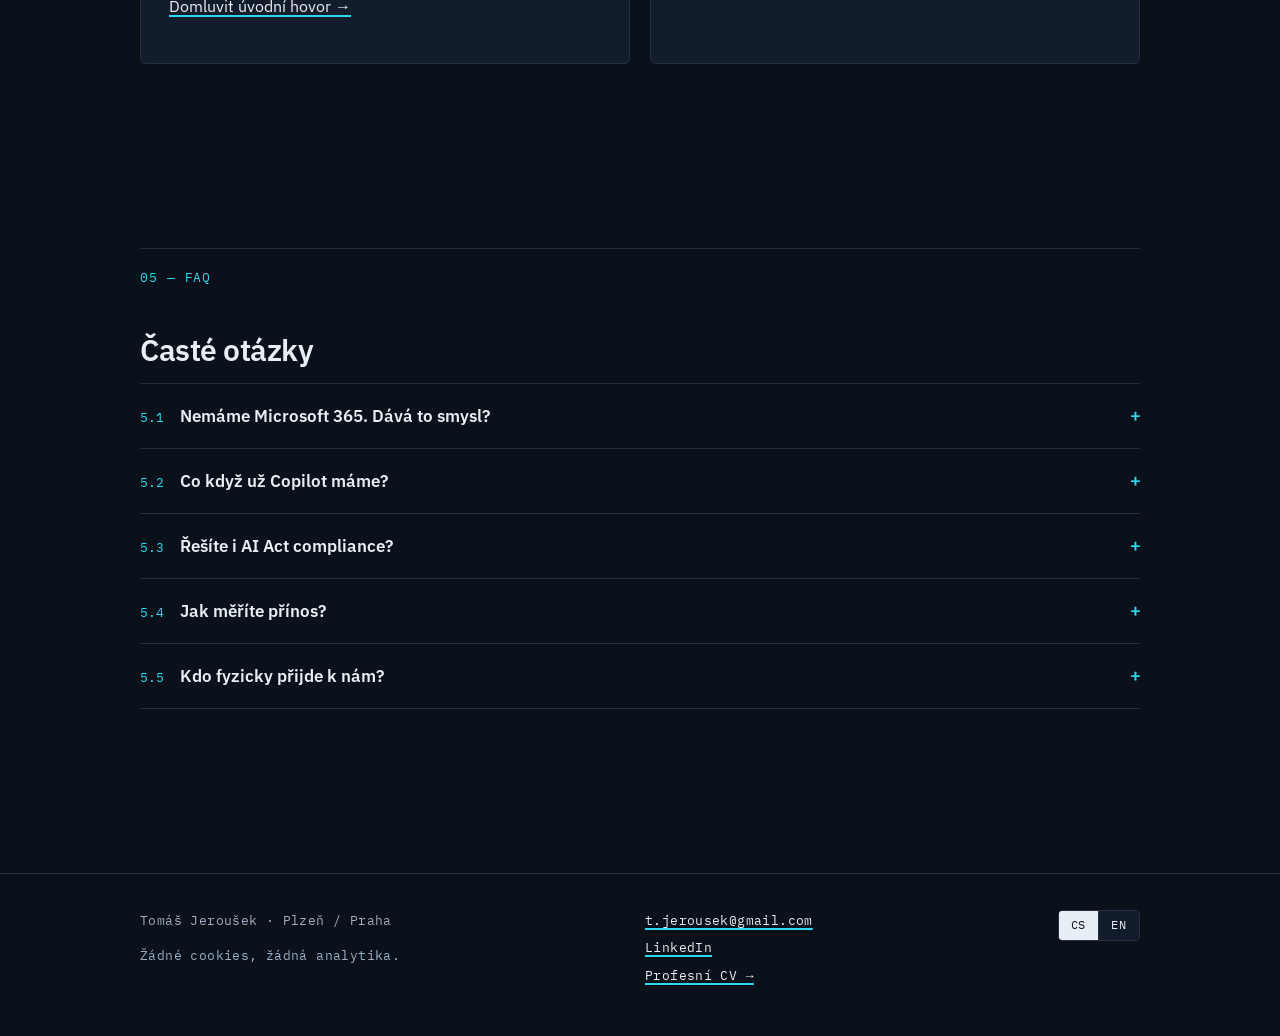
==== commit fa1e4bc1: "Dark ops-dashboard theme; sprint becomes a pipeline with weekly outputs Owner-requested pivot to a d" ====
--- a/index.html
+++ b/index.html
@@ -6,7 +6,7 @@
   <title data-cs="AI ve firmě za 30 dní — Tomáš Jeroušek" data-en="AI in your company in 30 days — Tomáš Jeroušek">AI ve firmě za 30 dní — Tomáš Jeroušek</title>
   <meta name="description" data-cs="Fixní čtyřtýdenní sprint: audit používání AI, nasazení nástrojů a přístupová pravidla, směrnice a školení podle AI Actu, měřitelné use cases. Vede Tomáš Jeroušek, AI Referent ČNB-regulované úvěrové společnosti." data-en="A fixed-price four-week sprint: AI usage audit, tool rollout and access controls, AI Act policy and training, measurable use cases. Run by Tomáš Jeroušek, AI governance owner at a CNB-regulated lender." content="Fixní čtyřtýdenní sprint: audit používání AI, nasazení nástrojů a přístupová pravidla, směrnice a školení podle AI Actu, měřitelné use cases. Vede Tomáš Jeroušek, AI Referent ČNB-regulované úvěrové společnosti.">
   <meta name="author" content="Tomáš Jeroušek">
-  <meta name="theme-color" content="#F6F7F9">
+  <meta name="theme-color" content="#0B111A">
   <link rel="canonical" href="https://adamantinestudios.github.io/personal_web/">
   <meta property="og:type" content="website">
   <meta property="og:title" content="AI ve firmě za 30 dní — Tomáš Jeroušek">
@@ -147,12 +147,14 @@
           <span class="label"><span lang="cs">02 — Sprint / 30 dní</span><span lang="en">02 — The sprint / 30 days</span></span>
         </div>
         <h2 id="h-sprint"><span lang="cs">Čtyři týdny, pevný plán</span><span lang="en">Four weeks, a fixed plan</span></h2>
-        <ol class="timeline">
-          <li class="tl-step" style="--i:0">
-            <span class="tl-marker" aria-hidden="true">01</span>
-            <span class="tl-week"><span lang="cs">Týden 1</span><span lang="en">Week 1</span></span>
+        <ol class="timeline pipeline">
+          <li class="stage" style="--i:0">
+            <div class="stage-head">
+              <span class="stage-num" aria-hidden="true">01</span>
+              <span class="stage-week"><span lang="cs">Týden 1</span><span lang="en">Week 1</span></span>
+            </div>
             <h3>Audit</h3>
-            <ul class="tl-list">
+            <ul class="stage-list">
               <li lang="cs">Inventura nástrojů, které lidé reálně používají</li>
               <li lang="en">Inventory of the tools people actually use</li>
               <li lang="cs">Kontrola licencí a smluvních podmínek</li>
@@ -160,12 +162,15 @@
               <li lang="cs">Mapa citlivosti dat podle oddělení</li>
               <li lang="en">Data-sensitivity map by department</li>
             </ul>
-          </li>
-          <li class="tl-step" style="--i:1">
-            <span class="tl-marker" aria-hidden="true">02</span>
-            <span class="tl-week"><span lang="cs">Týden 2</span><span lang="en">Week 2</span></span>
+            <p class="stage-out"><span lang="cs">→ Výstup: auditní zpráva + mapa citlivosti dat</span><span lang="en">→ Output: audit report + data-sensitivity map</span></p>
+          </li>
+          <li class="stage" style="--i:1">
+            <div class="stage-head">
+              <span class="stage-num" aria-hidden="true">02</span>
+              <span class="stage-week"><span lang="cs">Týden 2</span><span lang="en">Week 2</span></span>
+            </div>
             <h3><span lang="cs">Nasazení</span><span lang="en">Setup</span></h3>
-            <ul class="tl-list">
+            <ul class="stage-list">
               <li lang="cs">Rollout Copilotu / vybraných AI nástrojů</li>
               <li lang="en">Rollout of Copilot / selected AI tools</li>
               <li lang="cs">Přístupová pravidla a řízení účtů</li>
@@ -173,12 +178,15 @@
               <li lang="cs">Základní ochrana proti úniku dat (DLP)</li>
               <li lang="en">Baseline data-loss prevention (DLP)</li>
             </ul>
-          </li>
-          <li class="tl-step" style="--i:2">
-            <span class="tl-marker" aria-hidden="true">03</span>
-            <span class="tl-week"><span lang="cs">Týden 3</span><span lang="en">Week 3</span></span>
+            <p class="stage-out"><span lang="cs">→ Výstup: nastavené nástroje a přístupy</span><span lang="en">→ Output: configured tools and access</span></p>
+          </li>
+          <li class="stage" style="--i:2">
+            <div class="stage-head">
+              <span class="stage-num" aria-hidden="true">03</span>
+              <span class="stage-week"><span lang="cs">Týden 3</span><span lang="en">Week 3</span></span>
+            </div>
             <h3><span lang="cs">Pravidla a školení</span><span lang="en">Policy &amp; training</span></h3>
-            <ul class="tl-list">
+            <ul class="stage-list">
               <li lang="cs">Směrnice přijatelného užití AI</li>
               <li lang="en">Acceptable-use policy for AI</li>
               <li lang="cs">Školení AI gramotnosti pro zaměstnance</li>
@@ -186,12 +194,15 @@
               <li lang="cs">Plní povinnost dle čl. 4 AI Actu</li>
               <li lang="en">Satisfies the EU AI Act Article 4 duty</li>
             </ul>
-          </li>
-          <li class="tl-step" style="--i:3">
-            <span class="tl-marker" aria-hidden="true">04</span>
-            <span class="tl-week"><span lang="cs">Týden 4</span><span lang="en">Week 4</span></span>
+            <p class="stage-out"><span lang="cs">→ Výstup: směrnice + proškolený tým (čl. 4)</span><span lang="en">→ Output: policy + trained staff (Art. 4)</span></p>
+          </li>
+          <li class="stage" style="--i:3">
+            <div class="stage-head">
+              <span class="stage-num" aria-hidden="true">04</span>
+              <span class="stage-week"><span lang="cs">Týden 4</span><span lang="en">Week 4</span></span>
+            </div>
             <h3>Use cases</h3>
-            <ul class="tl-list">
+            <ul class="stage-list">
               <li lang="cs">Práce ve 2–3 odděleních přímo s týmy</li>
               <li lang="en">Hands-on work with 2–3 departments</li>
               <li lang="cs">5 konkrétních pracovních postupů</li>
@@ -199,6 +210,7 @@
               <li lang="cs">Změřený ušetřený čas u každého z nich</li>
               <li lang="en">Measured time saved for each of them</li>
             </ul>
+            <p class="stage-out"><span lang="cs">→ Výstup: 5 měřených workflow + závěrečná zpráva</span><span lang="en">→ Output: 5 measured workflows + final report</span></p>
           </li>
         </ol>
       </div>
--- a/assets/site.css
+++ b/assets/site.css
@@ -1,19 +1,25 @@
 /* ============================================================
    tomasjerousek — design system
-   Concept: a technical document that passed an audit.
-   Paper surface, hairline rules, numbered sections, mono
-   metadata, one red approval stamp. No dark mode by design.
+   Concept: an operations-room dashboard for AI adoption.
+   Near-black surface, cyan signal accent, green "verified"
+   marks, hairline rules, mono metadata, living neural mesh.
+   Deliberately dark by owner's choice; the printed CV stays
+   black-on-white via the print block's token override.
+   Token naming note: --paper = page background, --ink = main
+   text color (kept from the light-era design system).
    ============================================================ */
 
 /* ---------- tokens ---------- */
 :root {
-  --paper: #F6F7F9;
-  --card: #FFFFFF;
-  --ink: #0E1B2C;
-  --muted: #475569;
-  --rule: #D9DEE7;
-  --accent: #B42318;
-  --accent-deep: #8F1B12;
+  --paper: #0B111A;
+  --card: #121C2A;
+  --ink: #E8EEF5;
+  --muted: #9DB0C6;
+  --rule: #223042;
+  --accent: #2BD9EE;
+  --accent-deep: #6BE7F7;
+  --on-accent: #06232B;
+  --green: #3ADFA5;
   --sans: "IBM Plex Sans", -apple-system, "Segoe UI", Roboto, "Helvetica Neue", Arial, sans-serif;
   --mono: "IBM Plex Mono", ui-monospace, "SF Mono", "Cascadia Mono", Consolas, monospace;
   --maxw: 1080px;
@@ -77,7 +83,7 @@
   font-feature-settings: "kern";
   text-rendering: optimizeLegibility;
 }
-::selection { background: var(--ink); color: var(--paper); }
+::selection { background: var(--accent); color: var(--on-accent); }
 
 h1, h2, h3 { font-weight: 600; line-height: 1.15; letter-spacing: -0.015em; margin: 0 0 0.5em; }
 h1 { font-size: clamp(2rem, 1.2rem + 4vw, 3.25rem); max-width: 18ch; }
@@ -125,7 +131,7 @@
 .topbar {
   position: sticky; top: 0; z-index: 50;
   border-bottom: 1px solid var(--rule);
-  background: rgba(246, 247, 249, 0.86);
+  background: rgba(11, 17, 26, 0.82);
   -webkit-backdrop-filter: blur(10px);
   backdrop-filter: blur(10px);
 }
@@ -180,23 +186,23 @@
 /* ---------- buttons ---------- */
 .btn {
   display: inline-block;
-  background: var(--accent); color: #fff;
+  background: var(--accent); color: var(--on-accent);
   font-weight: 600; font-size: 1rem; line-height: 1.3;
   padding: 14px 26px; border-radius: 4px;
   text-decoration: none; border: 0; cursor: pointer;
   transition: background 140ms ease, transform 140ms ease, box-shadow 140ms ease;
 }
 .btn:hover {
-  background: var(--accent-deep); color: #fff;
+  background: var(--accent-deep); color: var(--on-accent);
   transform: translateY(-1px);
-  box-shadow: 0 8px 22px rgba(180, 35, 24, 0.24);
+  box-shadow: 0 8px 26px rgba(43, 217, 238, 0.28);
 }
 .btn:active { transform: none; box-shadow: none; }
 .btn-ghost {
   display: inline-block;
   background: transparent; color: var(--ink);
   font-weight: 600; font-size: 0.9375rem;
-  padding: 12px 22px; border: 1px solid var(--ink); border-radius: 4px;
+  padding: 12px 22px; border: 1px solid var(--muted); border-radius: 4px;
   text-decoration: none; cursor: pointer;
 }
 .btn-ghost:hover { border-color: var(--accent); color: var(--accent); }
@@ -210,51 +216,91 @@
 }
 .card:hover {
   transform: translateY(-2px);
-  border-color: #C7D0DB;
-  box-shadow: 0 8px 28px rgba(14, 27, 44, 0.07);
+  border-color: rgba(43, 217, 238, 0.45);
+  box-shadow: 0 10px 32px rgba(0, 0, 0, 0.45);
 }
 .card .num { font-family: var(--mono); font-size: 0.8125rem; color: var(--accent); display: block; margin-bottom: 14px; }
 .card h3 { margin-bottom: 8px; }
 .card p { color: var(--muted); font-size: 0.9375rem; margin: 0; }
 
-/* ---------- timeline (the centerpiece) ---------- */
-.timeline {
+/* ---------- sprint pipeline (the centerpiece) ---------- */
+.pipeline {
   list-style: none; margin: 0; padding: 0;
   position: relative;
-  display: grid; grid-template-columns: repeat(4, 1fr); gap: 28px;
-}
-.timeline::before {
-  content: ""; position: absolute; z-index: 0;
-  top: 16px; left: 0; right: 0; height: 2px;
-  background: var(--rule);
-}
-.tl-step { position: relative; z-index: 1; }
-.tl-marker {
-  width: 34px; height: 34px;
+  display: grid; grid-template-columns: repeat(4, 1fr); gap: 40px;
+}
+.stage {
+  position: relative;
+  background: var(--card);
+  border: 1px solid var(--rule);
+  border-radius: 8px;
+  padding: 20px;
+  display: flex; flex-direction: column;
+  transition: transform 160ms ease, box-shadow 160ms ease, border-color 160ms ease;
+}
+.stage:hover {
+  transform: translateY(-2px);
+  border-color: rgba(43, 217, 238, 0.45);
+  box-shadow: 0 10px 32px rgba(0, 0, 0, 0.45);
+}
+.stage-head { display: flex; align-items: center; gap: 10px; margin-bottom: 12px; }
+.stage-num {
+  width: 30px; height: 30px;
   display: grid; place-items: center;
-  background: var(--accent); color: #fff;
-  font-family: var(--mono); font-size: 0.875rem;
+  background: var(--accent); color: var(--on-accent);
+  font-family: var(--mono); font-size: 0.8125rem;
   border-radius: 4px;
-  margin-bottom: 14px;
-  box-shadow: 0 0 0 6px var(--paper), 0 4px 14px rgba(180, 35, 24, 0.28);
-}
-.tl-week { display: block; font-family: var(--mono); font-size: 0.75rem; text-transform: uppercase; letter-spacing: 0.07em; color: var(--muted); margin-bottom: 6px; }
-.tl-step h3 { margin-bottom: 10px; }
-.tl-list { list-style: none; margin: 0; padding: 0; }
-.tl-list li {
+  box-shadow: 0 3px 14px rgba(43, 217, 238, 0.35);
+}
+.stage-week { font-family: var(--mono); font-size: 0.75rem; text-transform: uppercase; letter-spacing: 0.07em; color: var(--muted); }
+.stage h3 { margin-bottom: 10px; }
+.stage-list { list-style: none; margin: 0 0 14px; padding: 0; }
+.stage-list li {
   font-size: 0.9375rem; color: var(--muted);
   padding-left: 16px; position: relative; margin-bottom: 6px;
 }
-.tl-list li::before { content: "—"; position: absolute; left: 0; color: var(--accent); }
+.stage-list li::before { content: "—"; position: absolute; left: 0; color: var(--accent); }
+.stage-out {
+  margin: auto 0 0;
+  font-family: var(--mono); font-size: 0.75rem; line-height: 1.55; letter-spacing: 0.03em;
+  color: var(--green);
+  border: 1px solid rgba(58, 223, 165, 0.4); border-radius: 5px;
+  padding: 8px 10px;
+  background: rgba(58, 223, 165, 0.07);
+  max-width: none;
+}
+
+/* connectors between stages, with a traveling signal */
+.stage:not(:last-child)::after {
+  content: ""; position: absolute; z-index: 0;
+  top: 34px; right: -40px; width: 40px; height: 2px;
+  background: var(--rule);
+}
+.stage:not(:last-child)::before {
+  content: ""; position: absolute; z-index: 1;
+  top: 31px; right: -38px; width: 8px; height: 8px;
+  border-radius: 50%;
+  background: var(--accent);
+  box-shadow: 0 0 10px rgba(43, 217, 238, 0.8);
+  opacity: 0;
+}
+.timeline.will-animate.in .stage:not(:last-child)::before {
+  animation: pipe-dot 2.4s linear infinite;
+  animation-delay: calc(var(--i) * 0.8s);
+}
+@keyframes pipe-dot {
+  0% { transform: translateX(0); opacity: 0; }
+  12% { opacity: 1; }
+  88% { opacity: 1; }
+  100% { transform: translateX(34px); opacity: 0; }
+}
 
 /* scroll reveal — applied only when JS + motion allowed */
-.timeline.will-animate::before { transform: scaleX(0); transform-origin: left; }
-.timeline.will-animate .tl-step { opacity: 0; transform: translateY(12px); }
-.timeline.will-animate.in::before { transform: none; transition: transform 600ms ease; }
-.timeline.will-animate.in .tl-step {
+.timeline.will-animate .stage { opacity: 0; transform: translateY(14px); }
+.timeline.will-animate.in .stage {
   opacity: 1; transform: none;
   transition: opacity 500ms ease, transform 500ms ease;
-  transition-delay: calc(150ms + var(--i) * 110ms);
+  transition-delay: calc(var(--i) * 130ms);
 }
 
 /* ---------- why me ---------- */
@@ -270,9 +316,9 @@
   position: relative;
   width: max-content; max-width: 100%;
   padding: 16px 20px;
-  border: 2px solid var(--accent); border-radius: 6px;
+  border: 2px solid var(--green); border-radius: 6px;
   transform: rotate(-2deg);
-  color: var(--accent);
+  color: var(--green);
   font-family: var(--mono); font-size: 0.75rem;
   text-transform: uppercase; letter-spacing: 0.08em; line-height: 1.7;
   background: transparent;
@@ -280,7 +326,7 @@
 }
 .stamp::before {
   content: ""; position: absolute; inset: 4px;
-  border: 1px solid var(--accent); border-radius: 3px;
+  border: 1px solid var(--green); border-radius: 3px;
   pointer-events: none;
 }
 .stamp .stamp-title { display: block; font-size: 0.875rem; margin-bottom: 2px; }
@@ -294,8 +340,8 @@
 }
 .price-card:hover {
   transform: translateY(-2px);
-  border-color: #C7D0DB;
-  box-shadow: 0 8px 28px rgba(14, 27, 44, 0.07);
+  border-color: rgba(43, 217, 238, 0.45);
+  box-shadow: 0 10px 32px rgba(0, 0, 0, 0.45);
 }
 .price-card--featured { border-top: 3px solid var(--accent); }
 .price-card .price { font-family: var(--mono); font-size: 1.0625rem; color: var(--ink); display: block; margin-block: 10px 18px; }
@@ -337,7 +383,6 @@
   display: block; width: 100%; height: auto;
   border: 1px solid var(--rule); border-radius: 6px;
   background: var(--card);
-  filter: grayscale(12%) contrast(1.02);
 }
 .portrait figcaption {
   font-family: var(--mono); font-size: 0.6875rem;
@@ -378,13 +423,25 @@
   .cv-portrait { width: 112px; }
 }
 @media (max-width: 900px) {
-  .timeline { grid-template-columns: 1fr; gap: 32px; }
-  .timeline::before { top: 0; bottom: 0; left: 16px; right: auto; width: 2px; height: auto; }
-  .timeline.will-animate::before { transform: scaleY(0); transform-origin: top; }
-  .tl-step { padding-left: 52px; }
-  .tl-marker { position: absolute; left: 0; top: 0; margin-bottom: 0; }
+  .pipeline { grid-template-columns: 1fr; gap: 36px; }
+  .stage:not(:last-child)::after {
+    top: auto; bottom: -36px; right: auto; left: 32px;
+    width: 2px; height: 36px;
+  }
+  .stage:not(:last-child)::before {
+    top: auto; bottom: -33px; right: auto; left: 29px;
+  }
+  .timeline.will-animate.in .stage:not(:last-child)::before {
+    animation-name: pipe-dot-v;
+  }
   .why-grid { grid-template-columns: 1fr; }
   .stamp { transform: rotate(-1.5deg); }
+}
+@keyframes pipe-dot-v {
+  0% { transform: translateY(0); opacity: 0; }
+  12% { opacity: 1; }
+  88% { opacity: 1; }
+  100% { transform: translateY(30px); opacity: 0; }
 }
 @media (max-width: 720px) {
   .cards-3, .pricing-grid, .skills-grid { grid-template-columns: 1fr; }
@@ -406,7 +463,12 @@
 @media print {
   @page { size: A4; margin: 13mm 15mm; }
   .mind { display: none !important; }
-  body.page-cv { background: #fff; color: #000; font-size: 10.5pt; line-height: 1.45; }
+  body.page-cv {
+    --paper: #fff; --card: #fff; --ink: #000; --muted: #333;
+    --rule: #bbb; --accent: #333; --accent-deep: #333;
+    --on-accent: #fff; --green: #333;
+    background: #fff; color: #000; font-size: 10.5pt; line-height: 1.45;
+  }
   .page-cv .topbar, .page-cv .footer-nav, .page-cv .no-print, .page-cv .skip-link { display: none !important; }
   .page-cv .container { max-width: none; padding-inline: 0; }
   .page-cv .cv-header { padding-block: 0 6mm; }
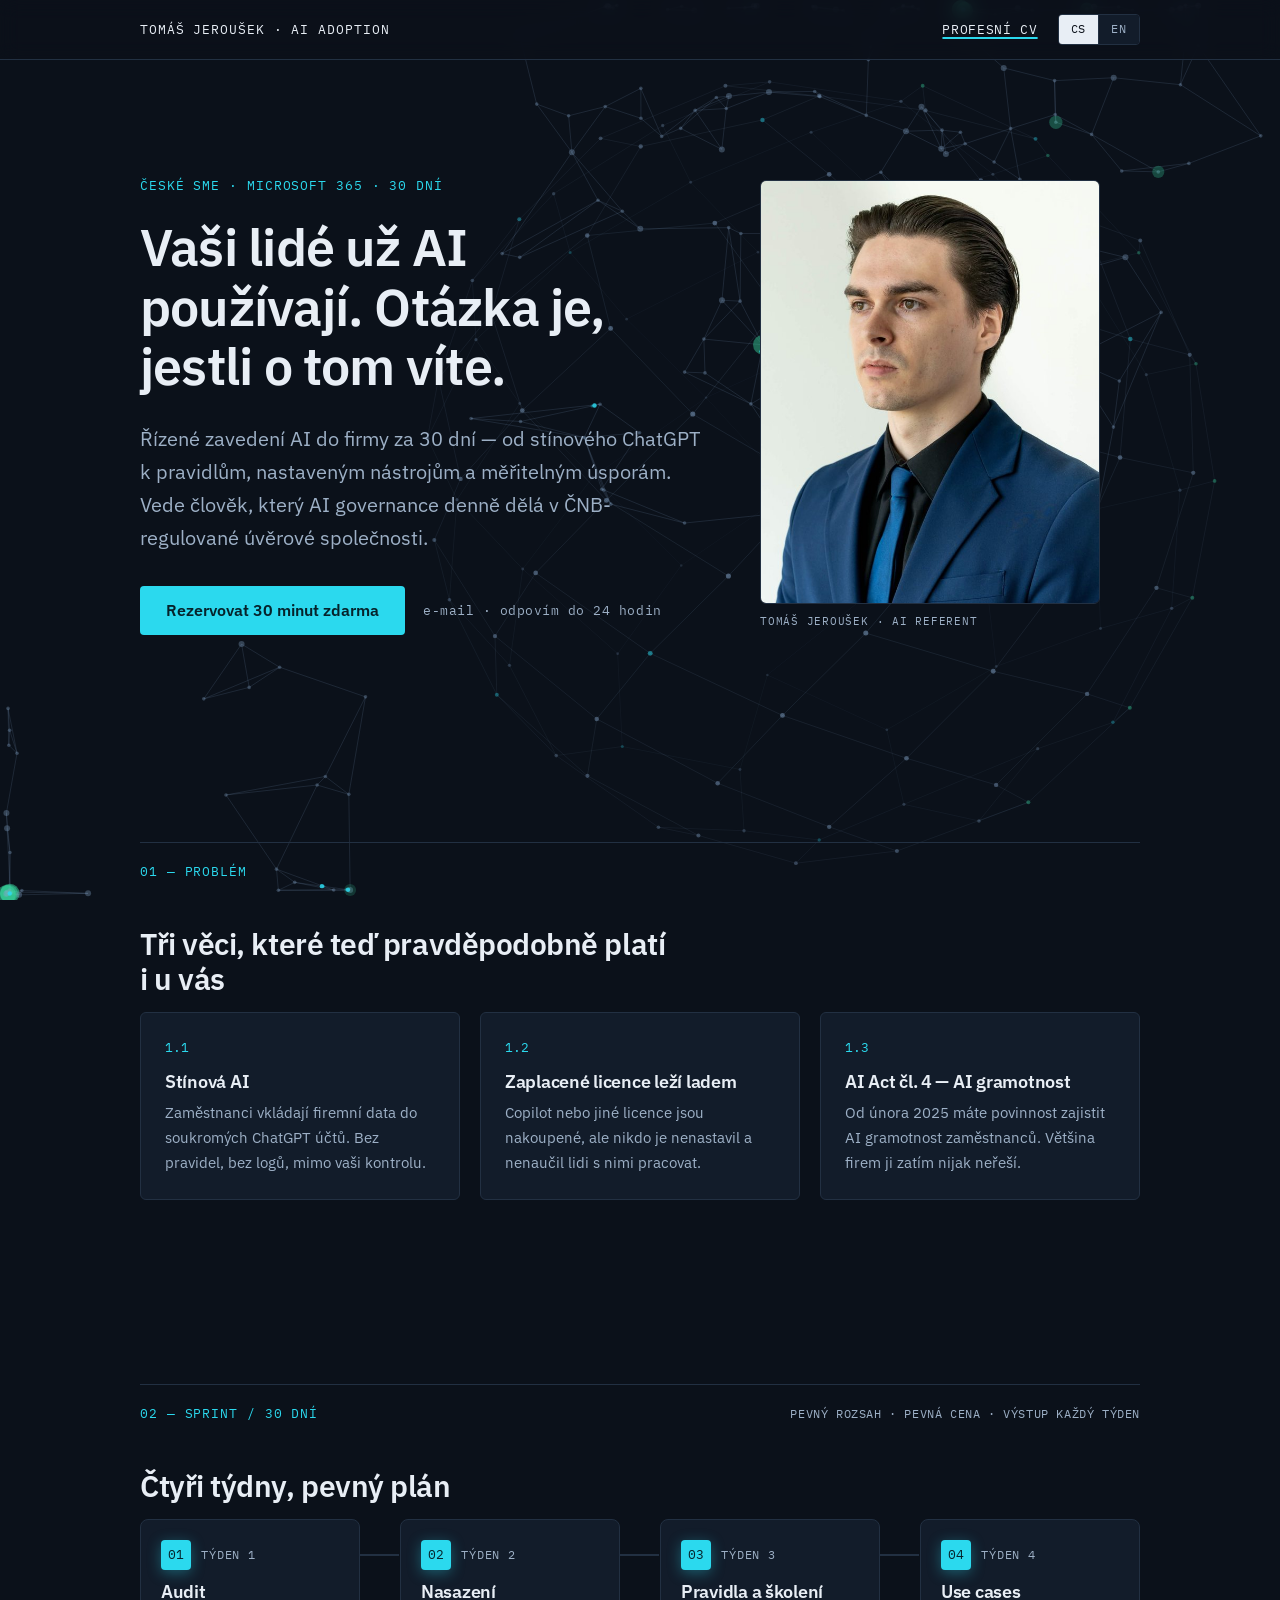
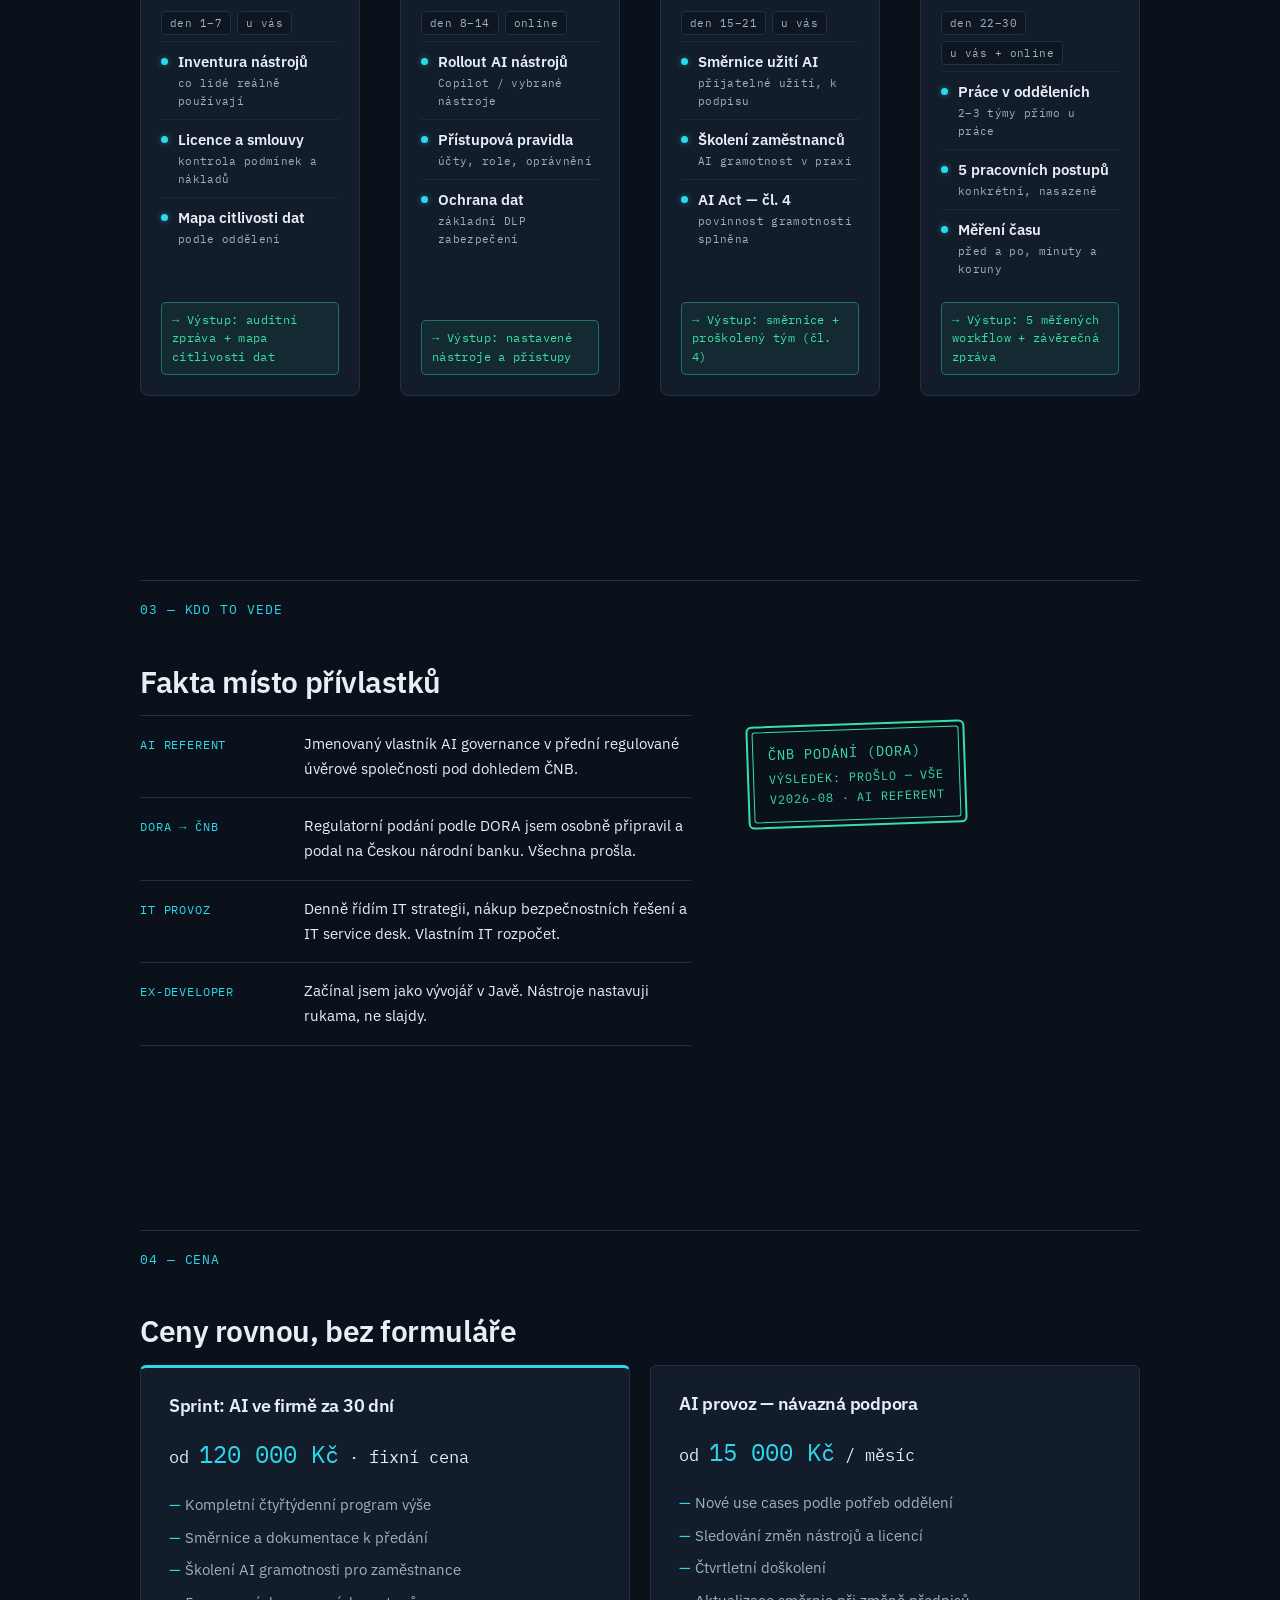
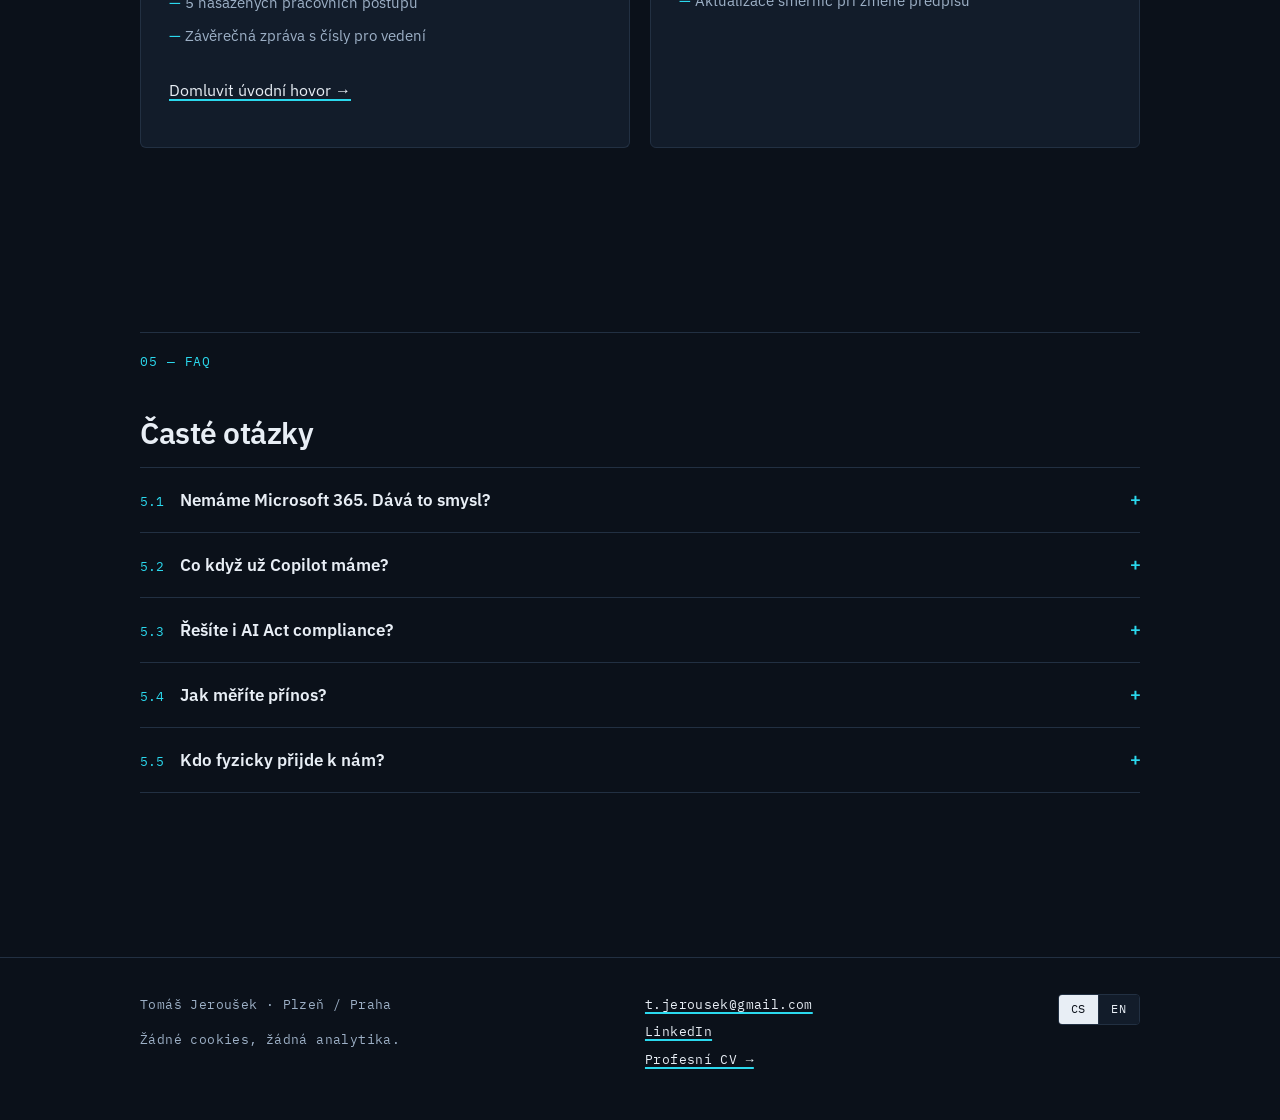
==== commit ba875af4: "Richer pipeline cards and a rotating wireframe globe Per the owner's reference: stage cards now carr" ====
--- a/index.html
+++ b/index.html
@@ -145,6 +145,7 @@
       <div class="container">
         <div class="section-head">
           <span class="label"><span lang="cs">02 — Sprint / 30 dní</span><span lang="en">02 — The sprint / 30 days</span></span>
+          <span class="head-note"><span lang="cs">pevný rozsah · pevná cena · výstup každý týden</span><span lang="en">fixed scope · fixed price · an output every week</span></span>
         </div>
         <h2 id="h-sprint"><span lang="cs">Čtyři týdny, pevný plán</span><span lang="en">Four weeks, a fixed plan</span></h2>
         <ol class="timeline pipeline">
@@ -154,13 +155,32 @@
               <span class="stage-week"><span lang="cs">Týden 1</span><span lang="en">Week 1</span></span>
             </div>
             <h3>Audit</h3>
+            <p class="chips"><span class="chip"><span lang="cs">den 1–7</span><span lang="en">days 1–7</span></span><span class="chip"><span lang="cs">u vás</span><span lang="en">on-site</span></span></p>
             <ul class="stage-list">
-              <li lang="cs">Inventura nástrojů, které lidé reálně používají</li>
-              <li lang="en">Inventory of the tools people actually use</li>
-              <li lang="cs">Kontrola licencí a smluvních podmínek</li>
-              <li lang="en">Licence and contract-terms check</li>
-              <li lang="cs">Mapa citlivosti dat podle oddělení</li>
-              <li lang="en">Data-sensitivity map by department</li>
+              <li class="srow">
+                <span class="srow-dot" aria-hidden="true"></span>
+                <div>
+                  <strong><span lang="cs">Inventura nástrojů</span><span lang="en">Tool inventory</span></strong>
+                  <small lang="cs">co lidé reálně používají</small>
+                  <small lang="en">what people actually use</small>
+                </div>
+              </li>
+              <li class="srow">
+                <span class="srow-dot" aria-hidden="true"></span>
+                <div>
+                  <strong><span lang="cs">Licence a smlouvy</span><span lang="en">Licences &amp; contracts</span></strong>
+                  <small lang="cs">kontrola podmínek a nákladů</small>
+                  <small lang="en">terms and cost check</small>
+                </div>
+              </li>
+              <li class="srow">
+                <span class="srow-dot" aria-hidden="true"></span>
+                <div>
+                  <strong><span lang="cs">Mapa citlivosti dat</span><span lang="en">Data-sensitivity map</span></strong>
+                  <small lang="cs">podle oddělení</small>
+                  <small lang="en">by department</small>
+                </div>
+              </li>
             </ul>
             <p class="stage-out"><span lang="cs">→ Výstup: auditní zpráva + mapa citlivosti dat</span><span lang="en">→ Output: audit report + data-sensitivity map</span></p>
           </li>
@@ -170,13 +190,32 @@
               <span class="stage-week"><span lang="cs">Týden 2</span><span lang="en">Week 2</span></span>
             </div>
             <h3><span lang="cs">Nasazení</span><span lang="en">Setup</span></h3>
+            <p class="chips"><span class="chip"><span lang="cs">den 8–14</span><span lang="en">days 8–14</span></span><span class="chip">online</span></p>
             <ul class="stage-list">
-              <li lang="cs">Rollout Copilotu / vybraných AI nástrojů</li>
-              <li lang="en">Rollout of Copilot / selected AI tools</li>
-              <li lang="cs">Přístupová pravidla a řízení účtů</li>
-              <li lang="en">Access rules and account management</li>
-              <li lang="cs">Základní ochrana proti úniku dat (DLP)</li>
-              <li lang="en">Baseline data-loss prevention (DLP)</li>
+              <li class="srow">
+                <span class="srow-dot" aria-hidden="true"></span>
+                <div>
+                  <strong><span lang="cs">Rollout AI nástrojů</span><span lang="en">AI tool rollout</span></strong>
+                  <small lang="cs">Copilot / vybrané nástroje</small>
+                  <small lang="en">Copilot / selected tools</small>
+                </div>
+              </li>
+              <li class="srow">
+                <span class="srow-dot" aria-hidden="true"></span>
+                <div>
+                  <strong><span lang="cs">Přístupová pravidla</span><span lang="en">Access rules</span></strong>
+                  <small lang="cs">účty, role, oprávnění</small>
+                  <small lang="en">accounts, roles, permissions</small>
+                </div>
+              </li>
+              <li class="srow">
+                <span class="srow-dot" aria-hidden="true"></span>
+                <div>
+                  <strong><span lang="cs">Ochrana dat</span><span lang="en">Data protection</span></strong>
+                  <small lang="cs">základní DLP zabezpečení</small>
+                  <small lang="en">baseline DLP controls</small>
+                </div>
+              </li>
             </ul>
             <p class="stage-out"><span lang="cs">→ Výstup: nastavené nástroje a přístupy</span><span lang="en">→ Output: configured tools and access</span></p>
           </li>
@@ -186,13 +225,32 @@
               <span class="stage-week"><span lang="cs">Týden 3</span><span lang="en">Week 3</span></span>
             </div>
             <h3><span lang="cs">Pravidla a školení</span><span lang="en">Policy &amp; training</span></h3>
+            <p class="chips"><span class="chip"><span lang="cs">den 15–21</span><span lang="en">days 15–21</span></span><span class="chip"><span lang="cs">u vás</span><span lang="en">on-site</span></span></p>
             <ul class="stage-list">
-              <li lang="cs">Směrnice přijatelného užití AI</li>
-              <li lang="en">Acceptable-use policy for AI</li>
-              <li lang="cs">Školení AI gramotnosti pro zaměstnance</li>
-              <li lang="en">AI literacy training for staff</li>
-              <li lang="cs">Plní povinnost dle čl. 4 AI Actu</li>
-              <li lang="en">Satisfies the EU AI Act Article 4 duty</li>
+              <li class="srow">
+                <span class="srow-dot" aria-hidden="true"></span>
+                <div>
+                  <strong><span lang="cs">Směrnice užití AI</span><span lang="en">AI use policy</span></strong>
+                  <small lang="cs">přijatelné užití, k podpisu</small>
+                  <small lang="en">acceptable use, sign-off ready</small>
+                </div>
+              </li>
+              <li class="srow">
+                <span class="srow-dot" aria-hidden="true"></span>
+                <div>
+                  <strong><span lang="cs">Školení zaměstnanců</span><span lang="en">Staff training</span></strong>
+                  <small lang="cs">AI gramotnost v praxi</small>
+                  <small lang="en">practical AI literacy</small>
+                </div>
+              </li>
+              <li class="srow">
+                <span class="srow-dot" aria-hidden="true"></span>
+                <div>
+                  <strong>AI Act — čl. 4</strong>
+                  <small lang="cs">povinnost gramotnosti splněna</small>
+                  <small lang="en">literacy duty satisfied</small>
+                </div>
+              </li>
             </ul>
             <p class="stage-out"><span lang="cs">→ Výstup: směrnice + proškolený tým (čl. 4)</span><span lang="en">→ Output: policy + trained staff (Art. 4)</span></p>
           </li>
@@ -202,13 +260,32 @@
               <span class="stage-week"><span lang="cs">Týden 4</span><span lang="en">Week 4</span></span>
             </div>
             <h3>Use cases</h3>
+            <p class="chips"><span class="chip"><span lang="cs">den 22–30</span><span lang="en">days 22–30</span></span><span class="chip"><span lang="cs">u vás + online</span><span lang="en">on-site + online</span></span></p>
             <ul class="stage-list">
-              <li lang="cs">Práce ve 2–3 odděleních přímo s týmy</li>
-              <li lang="en">Hands-on work with 2–3 departments</li>
-              <li lang="cs">5 konkrétních pracovních postupů</li>
-              <li lang="en">5 concrete workflows</li>
-              <li lang="cs">Změřený ušetřený čas u každého z nich</li>
-              <li lang="en">Measured time saved for each of them</li>
+              <li class="srow">
+                <span class="srow-dot" aria-hidden="true"></span>
+                <div>
+                  <strong><span lang="cs">Práce v odděleních</span><span lang="en">Hands-on in departments</span></strong>
+                  <small lang="cs">2–3 týmy přímo u práce</small>
+                  <small lang="en">2–3 teams at their real work</small>
+                </div>
+              </li>
+              <li class="srow">
+                <span class="srow-dot" aria-hidden="true"></span>
+                <div>
+                  <strong><span lang="cs">5 pracovních postupů</span><span lang="en">5 workflows</span></strong>
+                  <small lang="cs">konkrétní, nasazené</small>
+                  <small lang="en">concrete and deployed</small>
+                </div>
+              </li>
+              <li class="srow">
+                <span class="srow-dot" aria-hidden="true"></span>
+                <div>
+                  <strong><span lang="cs">Měření času</span><span lang="en">Time measurement</span></strong>
+                  <small lang="cs">před a po, minuty a koruny</small>
+                  <small lang="en">before &amp; after, minutes &amp; money</small>
+                </div>
+              </li>
             </ul>
             <p class="stage-out"><span lang="cs">→ Výstup: 5 měřených workflow + závěrečná zpráva</span><span lang="en">→ Output: 5 measured workflows + final report</span></p>
           </li>
--- a/assets/site.css
+++ b/assets/site.css
@@ -253,13 +253,37 @@
   box-shadow: 0 3px 14px rgba(43, 217, 238, 0.35);
 }
 .stage-week { font-family: var(--mono); font-size: 0.75rem; text-transform: uppercase; letter-spacing: 0.07em; color: var(--muted); }
-.stage h3 { margin-bottom: 10px; }
+.stage h3 { margin-bottom: 8px; }
+.chips { display: flex; gap: 6px; flex-wrap: wrap; margin: 0 0 6px; }
+.chip {
+  font-family: var(--mono); font-size: 0.6875rem; letter-spacing: 0.04em;
+  color: var(--muted);
+  border: 1px solid var(--rule); border-radius: 4px;
+  padding: 2px 8px;
+  background: rgba(11, 17, 26, 0.5);
+}
 .stage-list { list-style: none; margin: 0 0 14px; padding: 0; }
-.stage-list li {
-  font-size: 0.9375rem; color: var(--muted);
-  padding-left: 16px; position: relative; margin-bottom: 6px;
-}
-.stage-list li::before { content: "—"; position: absolute; left: 0; color: var(--accent); }
+.srow {
+  display: flex; gap: 10px;
+  padding: 9px 0;
+  border-top: 1px solid rgba(34, 48, 66, 0.7);
+}
+.srow-dot {
+  flex: none; width: 7px; height: 7px; border-radius: 50%;
+  margin-top: 7px;
+  background: var(--accent);
+  box-shadow: 0 0 6px rgba(43, 217, 238, 0.5);
+}
+.srow strong { display: block; font-size: 0.9375rem; font-weight: 600; line-height: 1.4; }
+.srow small {
+  display: block;
+  font-family: var(--mono); font-size: 0.6875rem; letter-spacing: 0.03em;
+  color: var(--muted); margin-top: 2px;
+}
+.head-note {
+  font-family: var(--mono); font-size: 0.75rem; letter-spacing: 0.05em;
+  text-transform: uppercase; color: var(--muted);
+}
 .stage-out {
   margin: auto 0 0;
   font-family: var(--mono); font-size: 0.75rem; line-height: 1.55; letter-spacing: 0.03em;
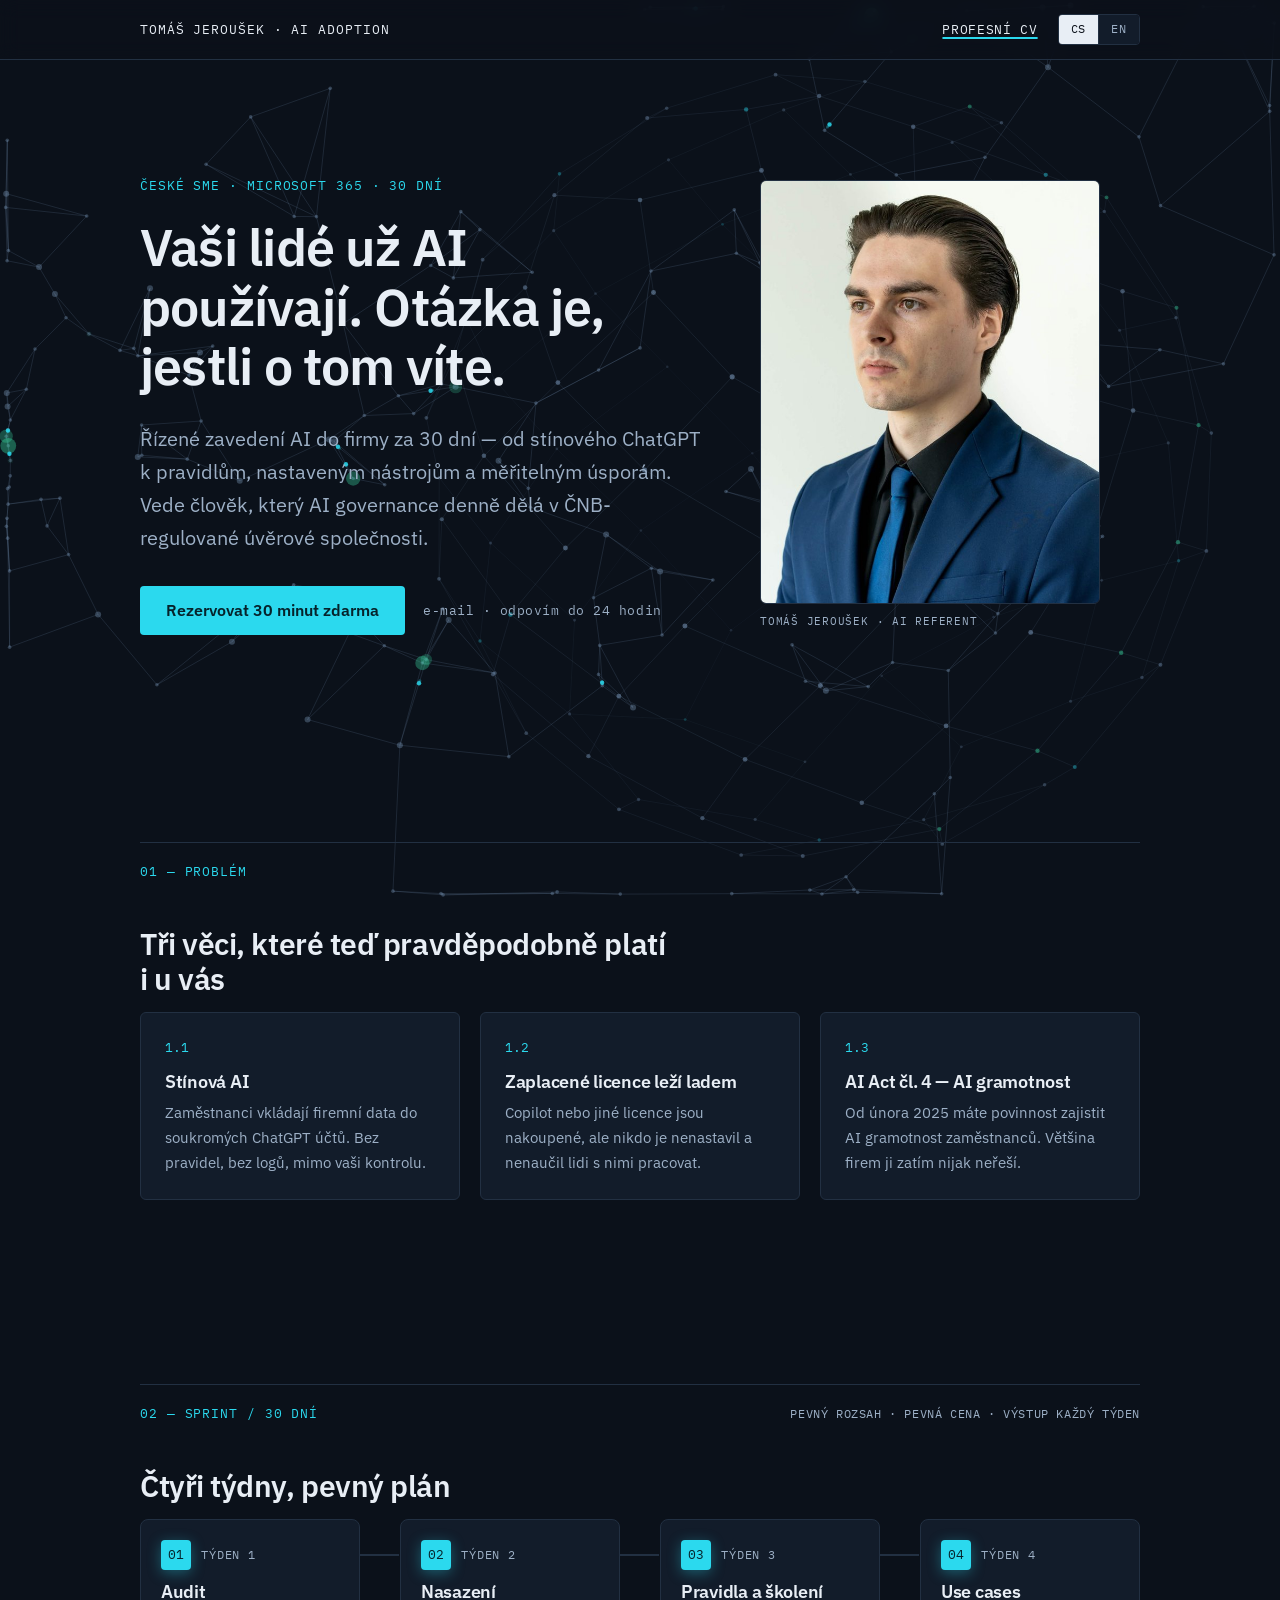
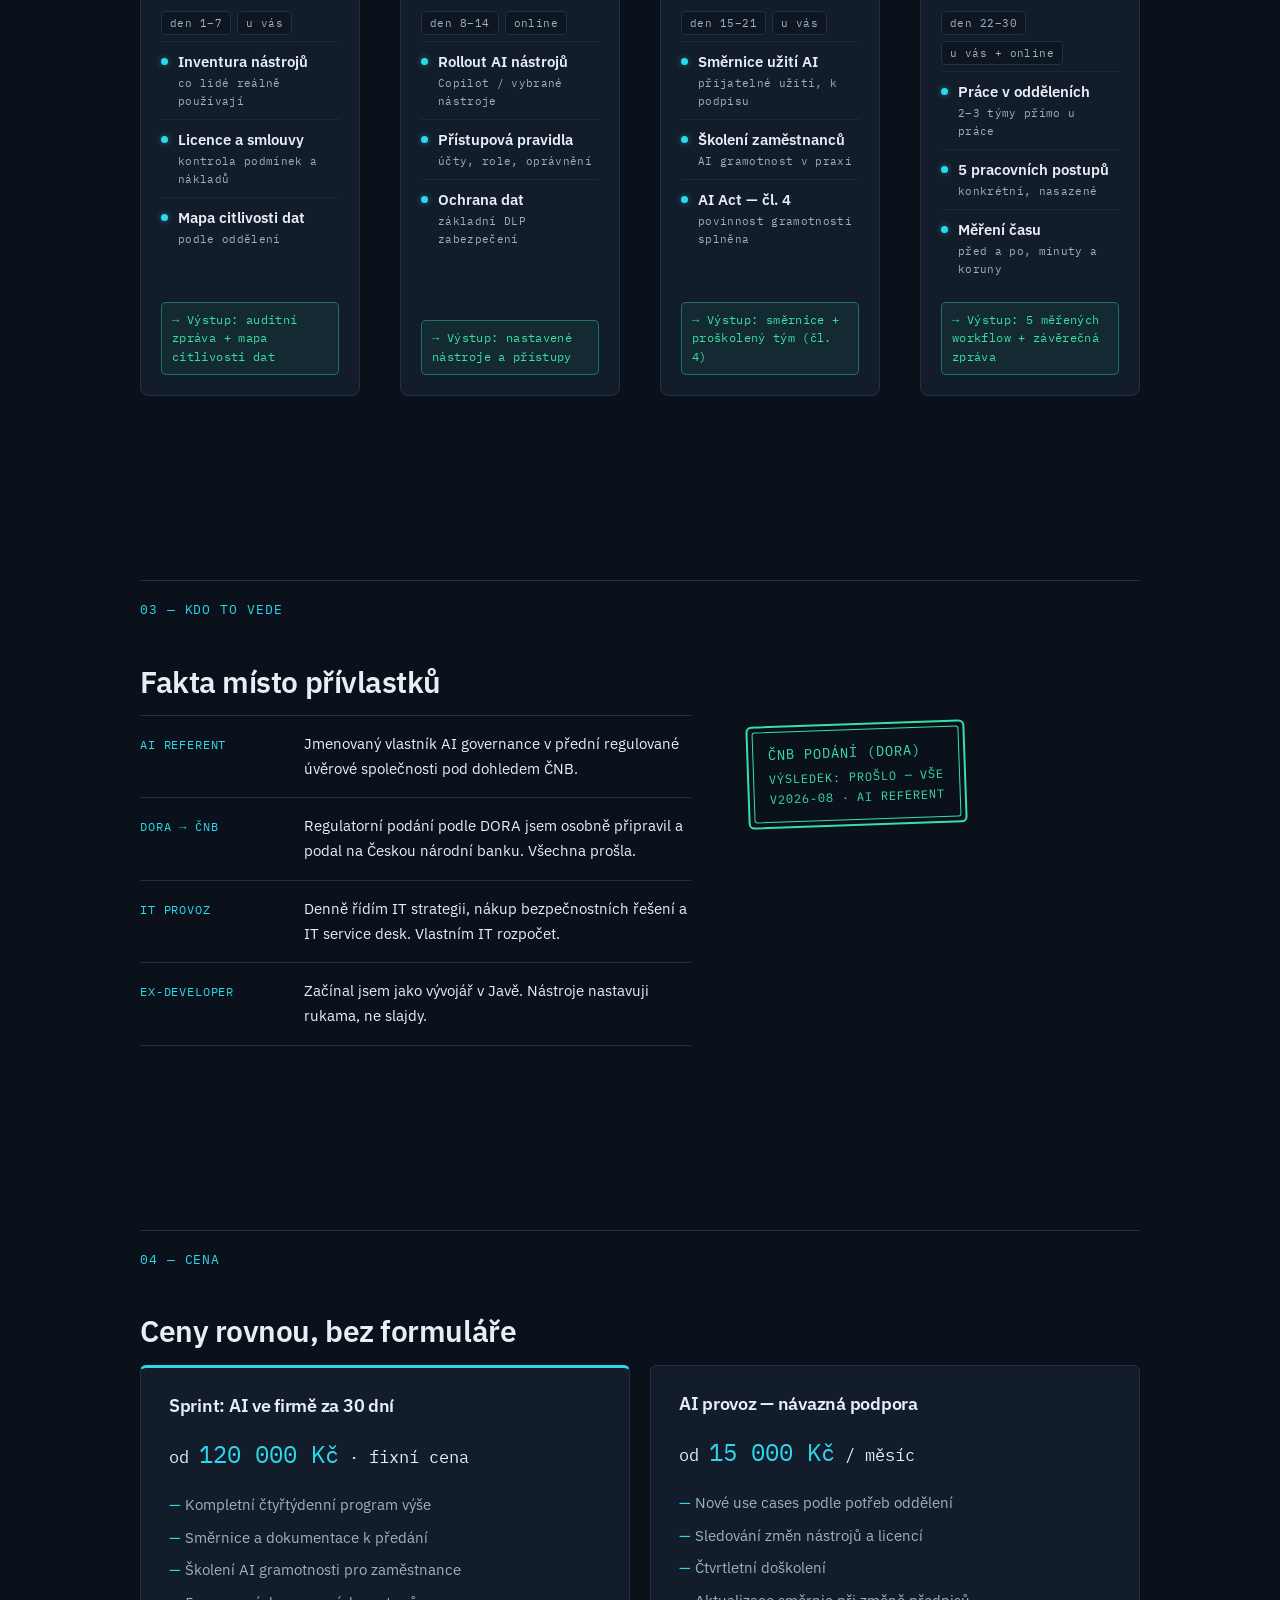
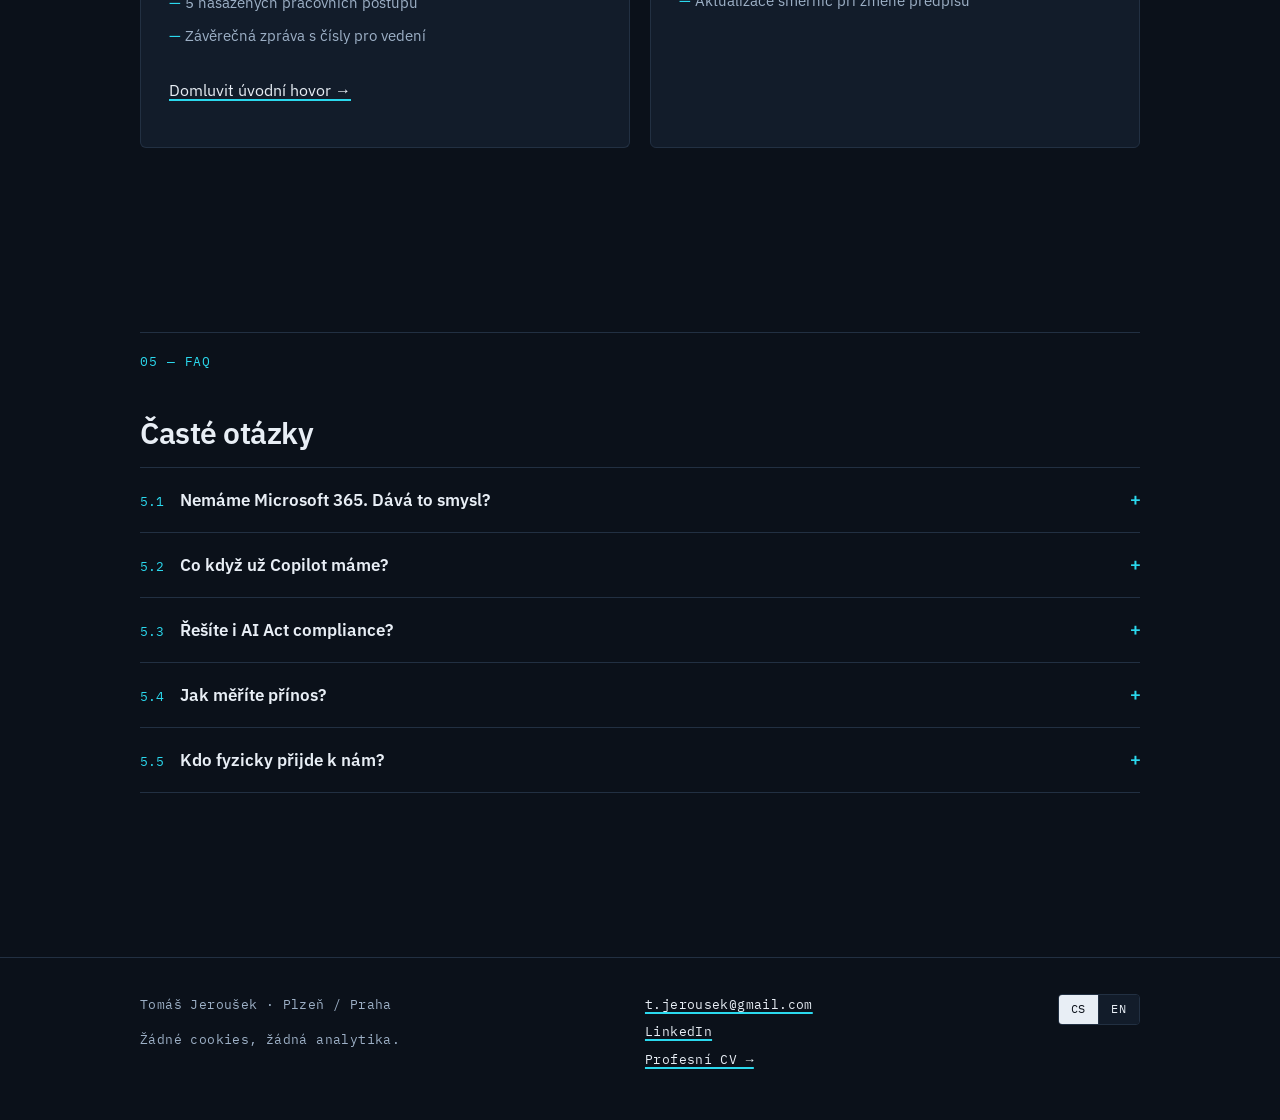
==== commit 61ed9c85: "Sequenced pipeline flow; trim current role title to Head of ITS & Innovation The sprint pipeline now" ====
--- a/index.html
+++ b/index.html
@@ -150,6 +150,7 @@
         <h2 id="h-sprint"><span lang="cs">Čtyři týdny, pevný plán</span><span lang="en">Four weeks, a fixed plan</span></h2>
         <ol class="timeline pipeline">
           <li class="stage" style="--i:0">
+            <span class="flow" aria-hidden="true"></span>
             <div class="stage-head">
               <span class="stage-num" aria-hidden="true">01</span>
               <span class="stage-week"><span lang="cs">Týden 1</span><span lang="en">Week 1</span></span>
@@ -185,6 +186,7 @@
             <p class="stage-out"><span lang="cs">→ Výstup: auditní zpráva + mapa citlivosti dat</span><span lang="en">→ Output: audit report + data-sensitivity map</span></p>
           </li>
           <li class="stage" style="--i:1">
+            <span class="flow" aria-hidden="true"></span>
             <div class="stage-head">
               <span class="stage-num" aria-hidden="true">02</span>
               <span class="stage-week"><span lang="cs">Týden 2</span><span lang="en">Week 2</span></span>
@@ -220,6 +222,7 @@
             <p class="stage-out"><span lang="cs">→ Výstup: nastavené nástroje a přístupy</span><span lang="en">→ Output: configured tools and access</span></p>
           </li>
           <li class="stage" style="--i:2">
+            <span class="flow" aria-hidden="true"></span>
             <div class="stage-head">
               <span class="stage-num" aria-hidden="true">03</span>
               <span class="stage-week"><span lang="cs">Týden 3</span><span lang="en">Week 3</span></span>
@@ -255,6 +258,7 @@
             <p class="stage-out"><span lang="cs">→ Výstup: směrnice + proškolený tým (čl. 4)</span><span lang="en">→ Output: policy + trained staff (Art. 4)</span></p>
           </li>
           <li class="stage" style="--i:3">
+            <span class="flow" aria-hidden="true"></span>
             <div class="stage-head">
               <span class="stage-num" aria-hidden="true">04</span>
               <span class="stage-week"><span lang="cs">Týden 4</span><span lang="en">Week 4</span></span>
--- a/assets/site.css
+++ b/assets/site.css
@@ -308,14 +308,63 @@
   box-shadow: 0 0 10px rgba(43, 217, 238, 0.8);
   opacity: 0;
 }
+
+/* ---- orchestrated flow: one 12s cycle, 3s per stage ----
+   The impulse sweeps down a card's edges, the card border wakes,
+   the output chip flashes, then the signal hops the connector into
+   the next card. Runs only after reveal, with motion allowed. */
+.stage .flow {
+  position: absolute; inset: 0;
+  border-radius: 8px; overflow: hidden;
+  pointer-events: none;
+}
+.flow::before, .flow::after {
+  content: ""; position: absolute; top: -15%;
+  width: 2px; height: 54px;
+  background: linear-gradient(180deg, transparent, var(--accent), transparent);
+  opacity: 0;
+}
+.flow::before { left: 0; }
+.flow::after { right: 0; }
+.timeline.will-animate.in .flow::before,
+.timeline.will-animate.in .flow::after {
+  animation: flow-sweep 12s linear infinite;
+  animation-delay: calc(var(--i) * 3s);
+}
+@keyframes flow-sweep {
+  0% { top: -15%; opacity: 0; }
+  1.5% { opacity: 1; }
+  14% { top: 112%; opacity: 1; }
+  15.5% { top: 112%; opacity: 0; }
+  100% { top: 112%; opacity: 0; }
+}
+.timeline.will-animate.in .stage {
+  animation: stage-live 12s linear infinite;
+  animation-delay: calc(var(--i) * 3s);
+}
+@keyframes stage-live {
+  0% { border-color: var(--rule); }
+  3%, 16% { border-color: rgba(43, 217, 238, 0.55); box-shadow: 0 0 24px rgba(43, 217, 238, 0.10); }
+  22%, 100% { border-color: var(--rule); box-shadow: none; }
+}
+.timeline.will-animate.in .stage-out {
+  animation: out-flash 12s linear infinite;
+  animation-delay: calc(var(--i) * 3s);
+}
+@keyframes out-flash {
+  0%, 13% { box-shadow: none; background: rgba(58, 223, 165, 0.07); }
+  16%, 19% { box-shadow: 0 0 20px rgba(58, 223, 165, 0.35); background: rgba(58, 223, 165, 0.16); }
+  25%, 100% { box-shadow: none; background: rgba(58, 223, 165, 0.07); }
+}
 .timeline.will-animate.in .stage:not(:last-child)::before {
-  animation: pipe-dot 2.4s linear infinite;
-  animation-delay: calc(var(--i) * 0.8s);
+  animation: pipe-dot 12s linear infinite;
+  animation-delay: calc(var(--i) * 3s + 2.1s);
 }
 @keyframes pipe-dot {
   0% { transform: translateX(0); opacity: 0; }
-  12% { opacity: 1; }
-  88% { opacity: 1; }
+  1% { opacity: 1; }
+  6% { transform: translateX(34px); opacity: 1; }
+  7% { transform: translateX(34px); opacity: 0; }
   100% { transform: translateX(34px); opacity: 0; }
 }
 
@@ -463,8 +512,9 @@
 }
 @keyframes pipe-dot-v {
   0% { transform: translateY(0); opacity: 0; }
-  12% { opacity: 1; }
-  88% { opacity: 1; }
+  1% { opacity: 1; }
+  6% { transform: translateY(30px); opacity: 1; }
+  7% { transform: translateY(30px); opacity: 0; }
   100% { transform: translateY(30px); opacity: 0; }
 }
 @media (max-width: 720px) {
